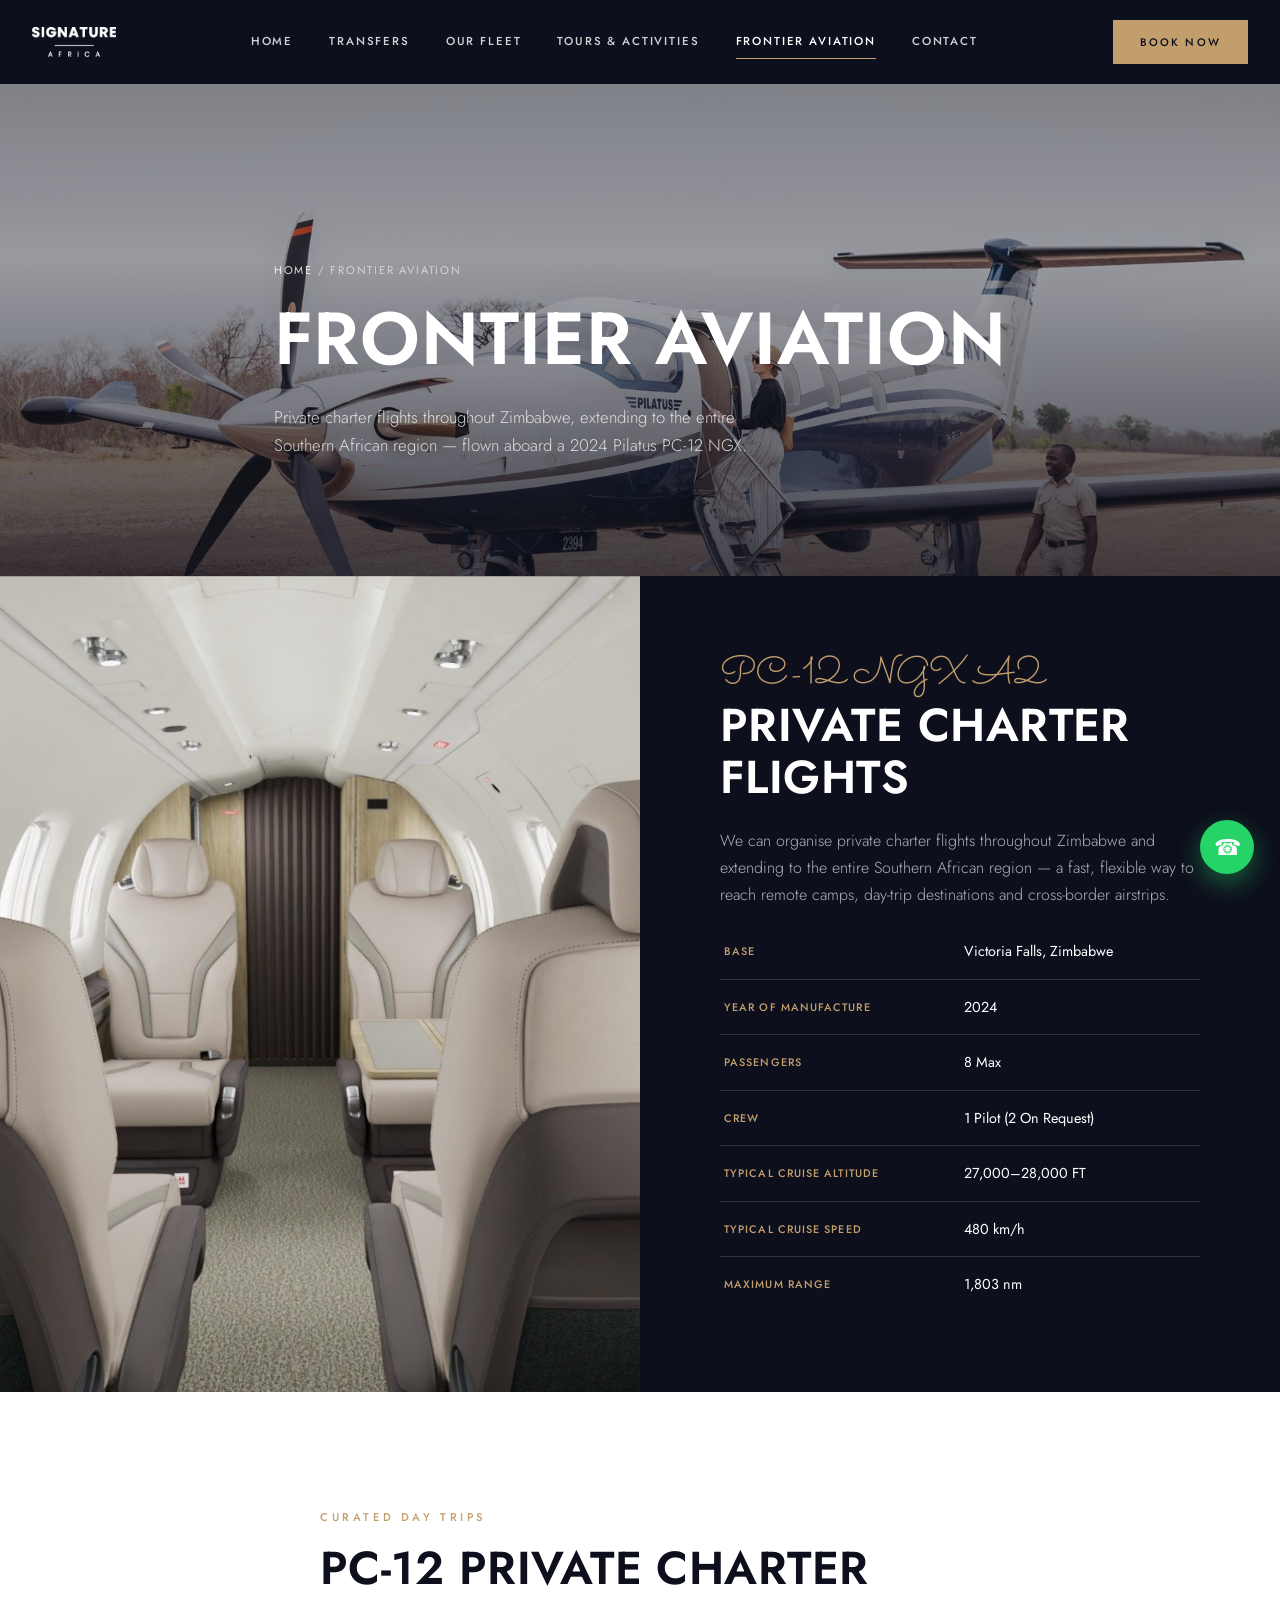
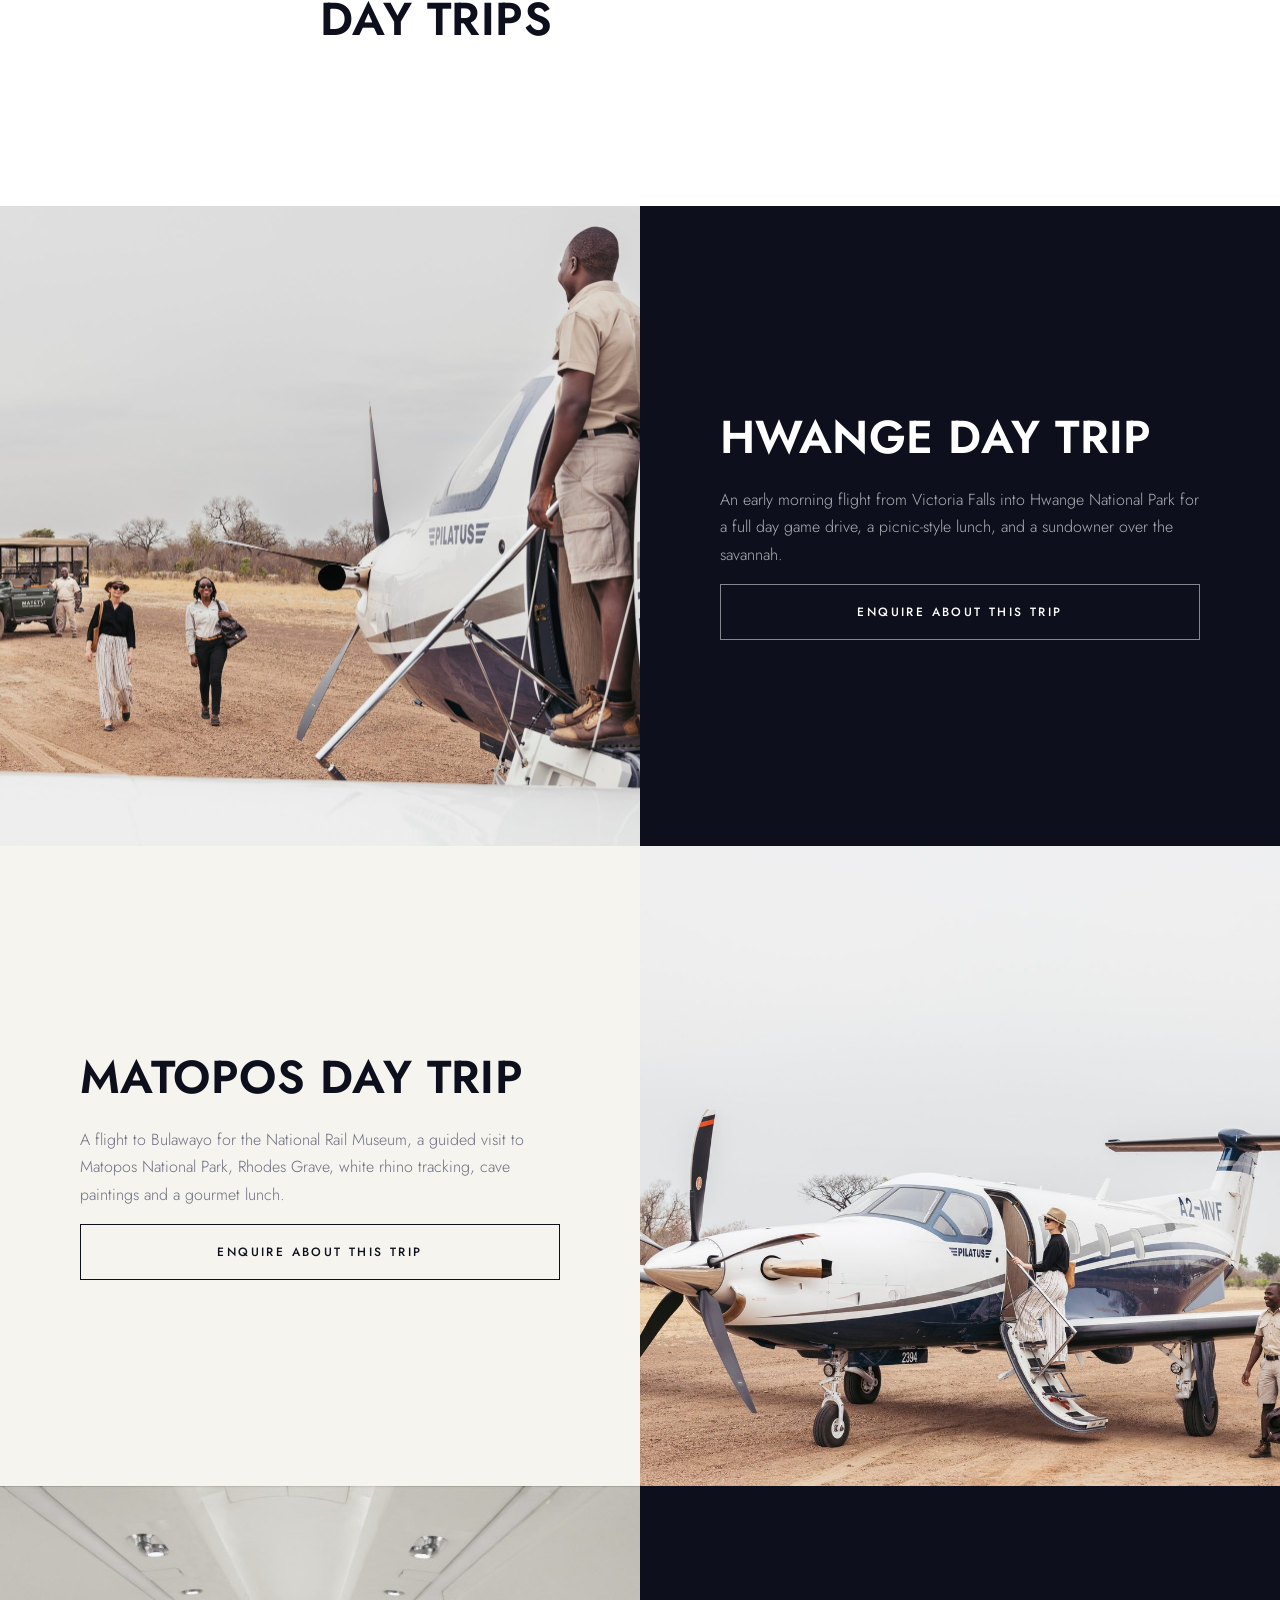
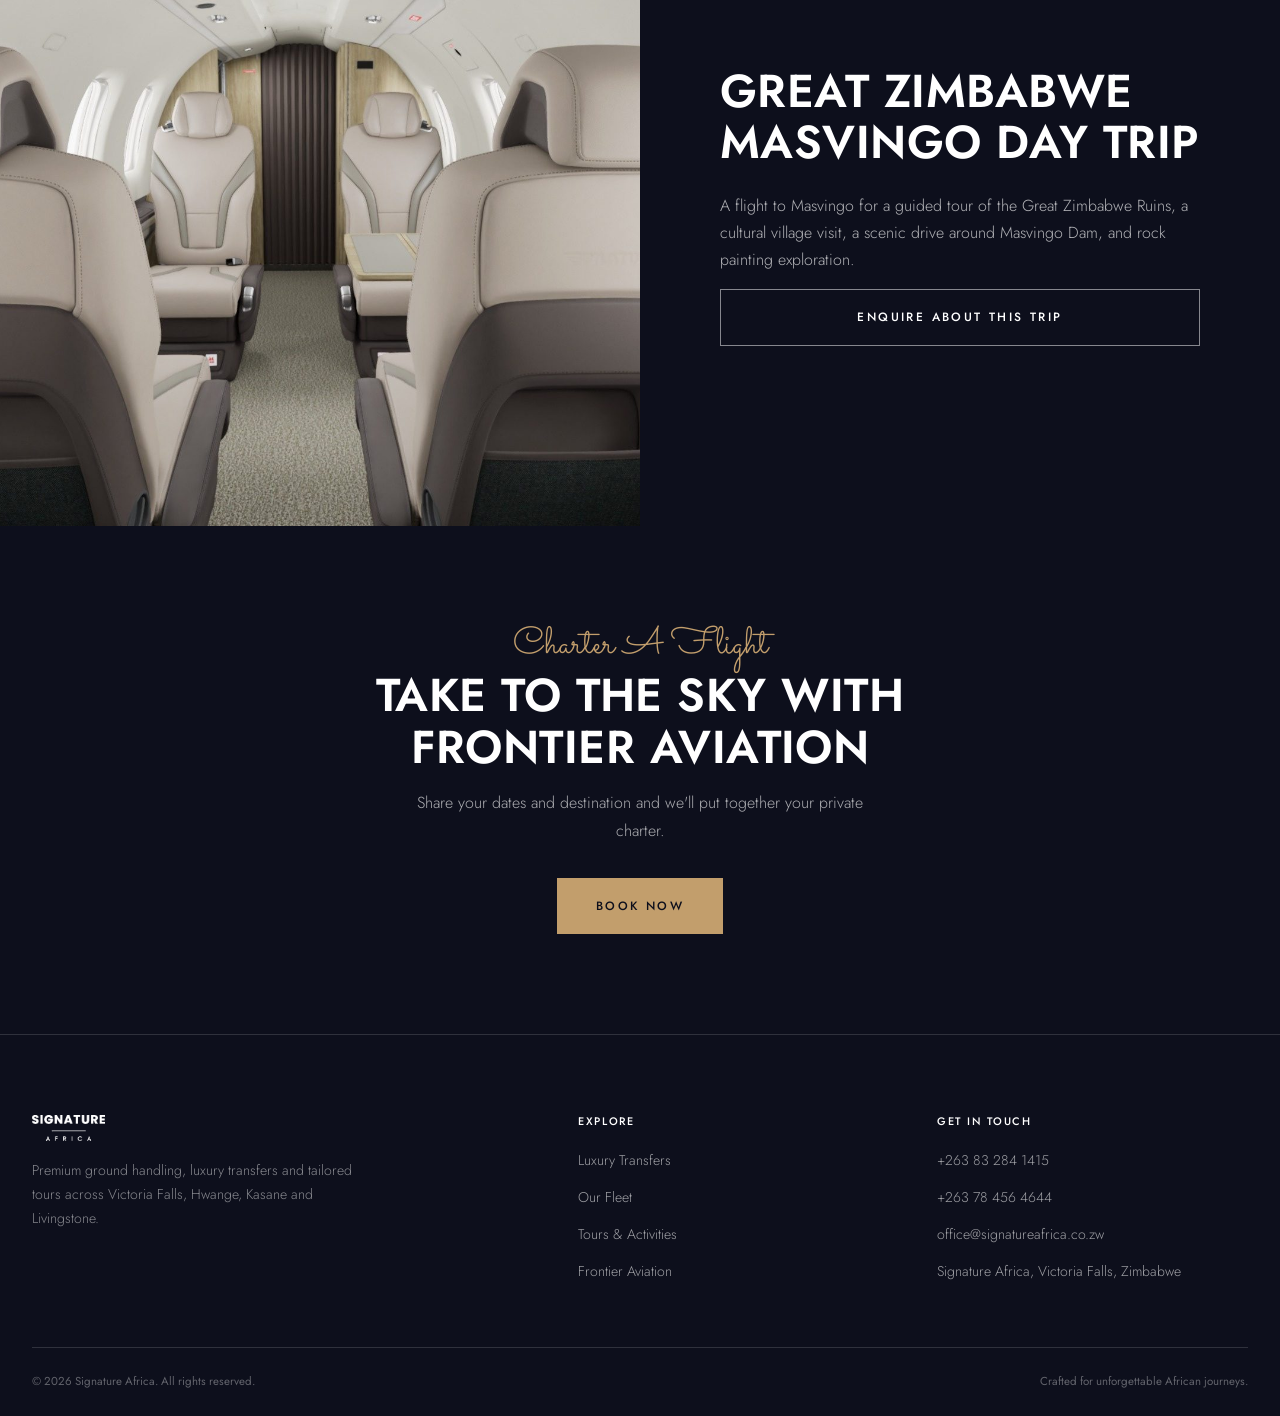
==== aviation.html @ b72a95c8 "Initial site: Signature Africa website + content editor" ====
<!doctype html>
<html lang="en">
<head>
<meta charset="UTF-8">
<meta name="viewport" content="width=device-width, initial-scale=1.0">
<title>Frontier Aviation | PC-12 Private Charters | Signature Africa</title>
<meta name="description" content="Private Pilatus PC-12 charter flights and curated day trips to Hwange, Matopos and Great Zimbabwe.">
<link rel="canonical" href="https://signatureafrica.co.zw/aviation.html">
<meta property="og:title" content="Frontier Aviation | PC-12 Private Charters | Signature Africa">
<meta property="og:description" content="Private Pilatus PC-12 charter flights and curated day trips to Hwange, Matopos and Great Zimbabwe.">
<meta property="og:type" content="website">
<meta property="og:image" content="https://signatureafrica.co.zw/assets/img/hero-falls-rainbow.jpg">
<meta name="theme-color" content="#0d0f1c">
<link rel="icon" href="assets/img/favicon.png" type="image/png">
<link rel="preconnect" href="https://fonts.googleapis.com">
<link rel="preconnect" href="https://fonts.gstatic.com" crossorigin>
<link href="https://fonts.googleapis.com/css2?family=Sacramento&family=Jost:wght@300;400;500;600;700&display=swap" rel="stylesheet">
<link rel="stylesheet" href="assets/css/style.css">
</head>
<body>
<header class="site-header">
  <div class="container">
    <a href="index.html" class="logo">
      <img src="assets/img/logo-white.png" alt="Signature Africa">
    </a>
    <nav class="nav-links">
      <a href="index.html" class="">Home</a>
<a href="transfers.html" class="">Transfers</a>
<a href="fleet.html" class="">Our Fleet</a>
<a href="tours.html" class="">Tours & Activities</a>
<a href="aviation.html" class="active">Frontier Aviation</a>
<a href="contact.html" class="">Contact</a>

    </nav>
    <div class="nav-cta">
      <a href="#" class="btn btn-gold js-book-btn">Book Now</a>
    </div>
    <button class="nav-toggle" aria-label="Toggle menu">
      <span></span><span></span><span></span>
    </button>
  </div>
</header>

<section class="hero hero--page" style="background-image:url('assets/img/aviation-pc12-boarding.jpg');">
  <div class="container">
    <div class="breadcrumb"><a href="index.html">Home</a> / Frontier Aviation</div>
    <h1 data-key="aviation.hero_heading">Frontier Aviation</h1>
    <p class="lead" data-key="aviation.hero_text">Private charter flights throughout Zimbabwe, extending to the entire Southern African region — flown aboard a 2024 Pilatus PC-12 NGX.</p>
  </div>
</section>

<section class="split" data-reveal>
  <div class="split-media">
    <img src="assets/img/aviation-interior.jpg" data-img-key="aviation.intro_image" alt="Pilatus PC-12 interior">
  </div>
  <div class="split-copy">
    <span class="script" data-key="aviation.intro_script">PC-12 NGX A2</span>
    <h2 data-key="aviation.intro_heading">Private Charter Flights</h2>
    <p data-key="aviation.intro_text">We can organise private charter flights throughout Zimbabwe and extending to the entire Southern African region — a fast, flexible way to reach remote camps, day-trip destinations and cross-border airstrips.</p>
    <table class="specs"><tr><td>Base</td><td data-key="aviation.spec_base">Victoria Falls, Zimbabwe</td></tr>
<tr><td>Year Of Manufacture</td><td data-key="aviation.spec_year">2024</td></tr>
<tr><td>Passengers</td><td data-key="aviation.spec_pax">8 Max</td></tr>
<tr><td>Crew</td><td data-key="aviation.spec_crew">1 Pilot (2 On Request)</td></tr>
<tr><td>Typical Cruise Altitude</td><td data-key="aviation.spec_alt">27,000–28,000 FT</td></tr>
<tr><td>Typical Cruise Speed</td><td data-key="aviation.spec_speed">480 km/h</td></tr>
<tr><td>Maximum Range</td><td data-key="aviation.spec_range">1,803 nm</td></tr>
</table>
  </div>
</section>

<section class="section" data-reveal>
  <div class="container">
    <div class="section-head">
      <span class="eyebrow">Curated Day Trips</span>
      <h2>PC-12 Private Charter Day Trips</h2>
    </div>
  </div>
</section>

<section class="split" data-reveal>
  <div class="split-media">
    <img src="assets/img/aviation-daytrip.jpg" data-img-key="aviation.d1_image" alt="Hwange Day Trip">
  </div>
  <div class="split-copy">
    <h2 data-key="aviation.d1_name">Hwange Day Trip</h2>
    <p data-key="aviation.d1_text">An early morning flight from Victoria Falls into Hwange National Park for a full day game drive, a picnic-style lunch, and a sundowner over the savannah.</p>
    <a href="#" class="btn btn-outline-light js-book-btn">Enquire About This Trip</a>
  </div>
</section>
<section class="split reverse light" data-reveal>
  <div class="split-media">
    <img src="assets/img/aviation-pc12-boarding.jpg" data-img-key="aviation.d2_image" alt="Matopos Day Trip">
  </div>
  <div class="split-copy">
    <h2 data-key="aviation.d2_name">Matopos Day Trip</h2>
    <p data-key="aviation.d2_text">A flight to Bulawayo for the National Rail Museum, a guided visit to Matopos National Park, Rhodes Grave, white rhino tracking, cave paintings and a gourmet lunch.</p>
    <a href="#" class="btn btn-outline js-book-btn">Enquire About This Trip</a>
  </div>
</section>
<section class="split" data-reveal>
  <div class="split-media">
    <img src="assets/img/aviation-interior.jpg" data-img-key="aviation.d3_image" alt="Great Zimbabwe Masvingo Day Trip">
  </div>
  <div class="split-copy">
    <h2 data-key="aviation.d3_name">Great Zimbabwe Masvingo Day Trip</h2>
    <p data-key="aviation.d3_text">A flight to Masvingo for a guided tour of the Great Zimbabwe Ruins, a cultural village visit, a scenic drive around Masvingo Dam, and rock painting exploration.</p>
    <a href="#" class="btn btn-outline-light js-book-btn">Enquire About This Trip</a>
  </div>
</section>
<section class="cta-band" data-reveal>
  <div class="container">
    <span class="script">Charter A Flight</span>
    <h2>Take To The Sky With Frontier Aviation</h2>
    <p>Share your dates and destination and we'll put together your private charter.</p>
    <a href="#" class="btn btn-gold js-book-btn">Book Now</a>
  </div>
</section>
<footer class="site-footer">
  <div class="container">
    <div class="footer-grid">
      <div class="footer-col">
        <img src="assets/img/logo-white.png" alt="Signature Africa">
        <p data-key="global.footer_blurb">Premium ground handling, luxury transfers and tailored tours across Victoria Falls, Hwange, Kasane and Livingstone.</p>
      </div>
      <div class="footer-col">
        <h4>Explore</h4>
        <ul>
          <li><a href="transfers.html">Luxury Transfers</a></li>
          <li><a href="fleet.html">Our Fleet</a></li>
          <li><a href="tours.html">Tours &amp; Activities</a></li>
          <li><a href="aviation.html">Frontier Aviation</a></li>
        </ul>
      </div>
      <div class="footer-col">
        <h4>Get In Touch</h4>
        <ul>
          <li><a href="tel:+263832841415" data-key="global.phone_office">+263 83 284 1415</a></li>
          <li><a href="tel:+263784564644" data-key="global.phone_cell">+263 78 456 4644</a></li>
          <li><a href="mailto:office@signatureafrica.co.zw" data-key="global.email">office@signatureafrica.co.zw</a></li>
          <li><a href="contact.html" data-key="global.address">Signature Africa, Victoria Falls, Zimbabwe</a></li>
        </ul>
      </div>
    </div>
    <div class="footer-bottom">
      <span>&copy; <span id="year"></span> Signature Africa. All rights reserved.</span>
      <span>Crafted for unforgettable African journeys.</span>
    </div>
  </div>
</footer>
<a href="https://wa.me/263784564644" class="wa-float" target="_blank" rel="noopener" aria-label="Chat on WhatsApp">&#9742;</a>
<script src="assets/js/content.js"></script>
<script src="assets/js/main.js"></script>
</body>
</html>
---- assets/css/style.css ----
/* Signature Africa — brand stylesheet (simplified, editorial) */

:root{
  --navy:#0d0f1c;
  --navy-2:#161a30;
  --gold:#c29e6c;
  --cream:#f6f4ef;
  --white:#ffffff;
  --ink:#15172a;
  --ink-soft:#6b6e7f;
  --line:rgba(21,23,42,0.10);
  --line-light:rgba(255,255,255,0.14);
  --maxw:1280px;
  --script:'Sacramento',cursive;
  --sans:'Jost',-apple-system,BlinkMacSystemFont,'Segoe UI',sans-serif;
}

*,*::before,*::after{box-sizing:border-box;}
html{scroll-behavior:smooth;}
body{
  margin:0;
  font-family:var(--sans);
  color:var(--ink);
  background:var(--white);
  -webkit-font-smoothing:antialiased;
  font-size:16px;
  line-height:1.7;
}
img{max-width:100%;display:block;}
a{color:inherit;text-decoration:none;}
ul{list-style:none;margin:0;padding:0;}
h1,h2,h3,h4{
  font-family:var(--sans);
  font-weight:600;
  line-height:1.12;
  margin:0 0 .5em;
  color:var(--navy);
  letter-spacing:.01em;
  text-transform:uppercase;
}
h1{font-size:clamp(2.6rem,6vw,4.6rem);font-weight:600;letter-spacing:.01em;}
h2{font-size:clamp(1.9rem,3.6vw,3rem);}
h3{font-size:1.2rem;letter-spacing:.04em;}
p{margin:0 0 1em;color:var(--ink-soft);font-weight:300;}
.container{max-width:var(--maxw);margin:0 auto;padding:0 32px;}
.script{
  font-family:var(--script);
  text-transform:none;
  font-size:2.4rem;
  color:var(--gold);
  display:block;
  line-height:1;
  margin-bottom:6px;
  font-weight:400;
}
.eyebrow{
  display:inline-block;
  font-family:var(--sans);
  text-transform:uppercase;
  letter-spacing:.32em;
  font-size:.7rem;
  font-weight:500;
  color:var(--gold);
  margin-bottom:16px;
}
.section{padding:110px 0;}
.section--tight{padding:70px 0;}
.section--cream{background:var(--cream);}
.section--navy{background:var(--navy);color:var(--white);}
.section--navy h1,.section--navy h2,.section--navy h3{color:var(--white);}
.section--navy p{color:rgba(255,255,255,.66);}
.center{text-align:center;}
.section-head{max-width:640px;margin:0 auto 50px;}

/* Buttons */
.btn{
  display:inline-flex;align-items:center;justify-content:center;gap:10px;
  padding:17px 38px;
  font-family:var(--sans);
  font-size:.75rem;
  font-weight:500;
  text-transform:uppercase;
  letter-spacing:.2em;
  border:1px solid transparent;
  cursor:pointer;
  transition:all .3s ease;
  white-space:nowrap;
}
.btn-gold{background:var(--gold);color:var(--navy);border-color:var(--gold);}
.btn-gold:hover{background:transparent;color:var(--gold);border-color:var(--gold);}
.btn-outline{background:transparent;color:var(--navy);border-color:var(--navy);}
.btn-outline:hover{background:var(--navy);color:var(--white);}
.btn-outline-light{background:transparent;color:var(--white);border-color:rgba(255,255,255,.5);}
.btn-outline-light:hover{background:var(--white);color:var(--navy);border-color:var(--white);}
.btn-whatsapp{background:#25D366;color:#fff;border-color:#25D366;}
.btn-whatsapp:hover{opacity:.88;}

/* Header */
.site-header{
  position:fixed;top:0;left:0;right:0;z-index:1000;
  background:var(--navy);
  padding:20px 0;
  transition:padding .3s ease;
}
.site-header .container{display:flex;align-items:center;justify-content:space-between;}
.site-header.is-light{padding:12px 0;box-shadow:0 4px 24px rgba(0,0,0,.25);}
.logo img{height:30px;width:auto;}
.nav-links{display:flex;align-items:center;gap:36px;}
.nav-links a{
  font-size:.72rem;
  font-weight:500;
  text-transform:uppercase;
  letter-spacing:.16em;
  color:rgba(255,255,255,.82);
  padding:6px 0;
  border-bottom:1px solid transparent;
  transition:all .25s ease;
}
.nav-links a:hover,.nav-links a.active{color:var(--white);border-color:var(--gold);}
.nav-cta .btn{padding:12px 26px;font-size:.68rem;}

.nav-toggle{
  display:none;
  width:24px;height:18px;position:relative;background:none;border:0;cursor:pointer;z-index:1100;
}
.nav-toggle span{
  position:absolute;left:0;right:0;height:1px;background:var(--white);transition:all .3s ease;
}
.nav-toggle span:nth-child(1){top:0;}
.nav-toggle span:nth-child(2){top:8px;}
.nav-toggle span:nth-child(3){top:16px;}
.nav-open .nav-toggle span:nth-child(1){transform:translateY(8px) rotate(45deg);}
.nav-open .nav-toggle span:nth-child(2){opacity:0;}
.nav-open .nav-toggle span:nth-child(3){transform:translateY(-8px) rotate(-45deg);}

/* Hero */
.hero{
  position:relative;min-height:100vh;display:flex;align-items:center;
  color:var(--white);background-size:cover;background-position:center;
  padding:120px 0 100px;
}
.hero::before{
  content:"";position:absolute;inset:0;
  background:linear-gradient(180deg,rgba(13,15,28,.55) 0%,rgba(13,15,28,.35) 45%,rgba(13,15,28,.75) 100%);
}
.hero .container{position:relative;z-index:2;max-width:840px;}
.hero h1{color:var(--white);margin-bottom:22px;}
.hero p.lead{color:rgba(255,255,255,.78);max-width:520px;font-size:1.05rem;margin-bottom:36px;font-weight:300;}

.hero--page{min-height:64vh;align-items:flex-end;padding-bottom:80px;}

.breadcrumb{font-size:.7rem;text-transform:uppercase;letter-spacing:.16em;color:rgba(255,255,255,.6);margin-bottom:18px;}
.breadcrumb a{color:rgba(255,255,255,.85);}
.breadcrumb a:hover{color:var(--gold);}

/* Simple offer list (replaces card grids) */
.offer-list{border-top:1px solid var(--line);}
.offer-row{
  display:grid;grid-template-columns:60px 1fr auto;align-items:center;gap:28px;
  padding:34px 0;border-bottom:1px solid var(--line);
  transition:background .25s ease;
}
.offer-row:hover{background:rgba(194,158,108,.06);}
.offer-num{font-family:var(--sans);color:var(--gold);font-size:.85rem;letter-spacing:.08em;}
.offer-text h3{margin-bottom:6px;}
.offer-text p{margin-bottom:0;max-width:560px;}
.offer-arrow{font-size:1.3rem;color:var(--navy);transition:transform .25s ease;}
.offer-row:hover .offer-arrow{transform:translateX(6px);color:var(--gold);}

/* Split (alternating full-bleed feature) */
.split{display:grid;grid-template-columns:1fr 1fr;min-height:640px;}
.split-media{position:relative;overflow:hidden;min-height:420px;}
.split-media img{width:100%;height:100%;object-fit:cover;position:absolute;inset:0;}
.split-copy{
  display:flex;flex-direction:column;justify-content:center;
  padding:80px;background:var(--navy);color:var(--white);
}
.split-copy h2{color:var(--white);}
.split-copy p{color:rgba(255,255,255,.68);}
.split.light .split-copy{background:var(--cream);color:var(--ink);}
.split.light .split-copy h2{color:var(--navy);}
.split.light .split-copy p{color:var(--ink-soft);}
.split.reverse{direction:rtl;}
.split.reverse .split-copy,.split.reverse .split-media{direction:ltr;}

/* Simple two-col intro */
.intro-split{display:grid;grid-template-columns:.9fr 1.1fr;gap:72px;align-items:center;}
.intro-split .script{margin-bottom:2px;}

/* Contact */
.contact-grid{display:grid;grid-template-columns:1fr 1fr;gap:0;}
.contact-info{padding:90px 80px;background:var(--navy);color:var(--white);}
.contact-info h2{color:var(--white);}
.contact-row{padding:20px 0;border-top:1px solid var(--line-light);}
.contact-row:first-of-type{border-top:none;}
.contact-row span.label{display:block;font-size:.68rem;text-transform:uppercase;letter-spacing:.16em;color:var(--gold);margin-bottom:6px;}
.contact-row a,.contact-row div.value{color:var(--white);font-size:1.05rem;font-weight:300;}
.contact-row a:hover{color:var(--gold);}
.map-frame{width:100%;height:100%;min-height:420px;border:0;filter:grayscale(30%) contrast(1.05);}

/* CTA band */
.cta-band{
  background:var(--navy);
  position:relative;
  padding:100px 0;color:var(--white);text-align:center;
}
.cta-band h2{color:var(--white);max-width:600px;margin:0 auto 16px;}
.cta-band p{max-width:460px;margin:0 auto 34px;color:rgba(255,255,255,.65);}

/* Vehicle / itinerary meta */
.meta-row{display:flex;gap:22px;margin-bottom:20px;flex-wrap:wrap;}
.meta-row span{
  font-size:.68rem;text-transform:uppercase;letter-spacing:.14em;color:var(--gold);font-weight:500;
}
.split.light .meta-row span{color:var(--gold);}

/* Specs list (aviation) */
.specs{width:100%;border-collapse:collapse;}
.specs tr{border-bottom:1px solid var(--line-light);}
.split.light .specs tr{border-bottom:1px solid var(--line);}
.specs tr:last-child{border-bottom:none;}
.specs td{padding:15px 4px;font-size:.9rem;font-weight:300;}
.specs td:first-child{color:var(--gold);text-transform:uppercase;letter-spacing:.1em;font-size:.68rem;font-weight:500;width:50%;}
.specs td:last-child{font-weight:400;}

/* Simple stacked list (itineraries, activities) */
.plain-list li{
  padding:16px 0;border-top:1px solid var(--line-light);font-weight:300;
}
.split.light .plain-list li{border-top:1px solid var(--line);}
.plain-list li:first-child{border-top:none;}
.plain-list li strong{
  display:block;font-family:var(--sans);text-transform:uppercase;letter-spacing:.08em;font-size:.85rem;
  font-weight:500;color:var(--white);margin-bottom:4px;
}
.split.light .plain-list li strong{color:var(--navy);}

.tag-row{display:flex;flex-wrap:wrap;gap:10px 28px;}
.tag-row span{font-size:.9rem;color:rgba(255,255,255,.75);font-weight:300;position:relative;padding-left:16px;}
.split.light .tag-row span{color:var(--ink-soft);}
.tag-row span::before{content:"";position:absolute;left:0;top:9px;width:6px;height:1px;background:var(--gold);}

/* Footer */
.site-footer{background:var(--navy);color:rgba(255,255,255,.6);padding:80px 0 0;border-top:1px solid var(--line-light);}
.footer-grid{display:grid;grid-template-columns:1.6fr 1fr 1fr;gap:48px;padding-bottom:50px;}
.footer-grid img{height:26px;margin-bottom:18px;}
.footer-grid p{color:rgba(255,255,255,.5);font-size:.88rem;font-weight:300;max-width:320px;}
.footer-col h4{color:var(--white);font-family:var(--sans);text-transform:uppercase;letter-spacing:.16em;font-size:.68rem;font-weight:500;margin-bottom:22px;}
.footer-col li{margin-bottom:13px;font-size:.88rem;font-weight:300;}
.footer-col a{color:rgba(255,255,255,.6);transition:color .2s ease;}
.footer-col a:hover{color:var(--gold);}
.footer-bottom{display:flex;justify-content:space-between;align-items:center;padding:24px 0;font-size:.72rem;color:rgba(255,255,255,.35);flex-wrap:wrap;gap:10px;border-top:1px solid var(--line-light);}

/* Whatsapp float */
.wa-float{
  position:fixed;bottom:26px;right:26px;z-index:900;
  background:#25D366;color:#fff;width:54px;height:54px;border-radius:50%;
  display:flex;align-items:center;justify-content:center;box-shadow:0 10px 26px rgba(37,211,102,.4);
  font-size:1.4rem;transition:transform .25s ease;
}
.wa-float:hover{transform:scale(1.08);}

/* Reveal on scroll */
[data-reveal]{opacity:0;transform:translateY(24px);transition:opacity .7s ease,transform .7s ease;}
[data-reveal].is-visible{opacity:1;transform:translateY(0);}

/* Responsive */
@media (max-width:980px){
  .split{grid-template-columns:1fr;min-height:auto;}
  .split-media{min-height:340px;}
  .split-copy{padding:56px 32px;}
  .intro-split{grid-template-columns:1fr;gap:36px;}
  .contact-grid{grid-template-columns:1fr;}
  .contact-info{padding:64px 32px;}
  .footer-grid{grid-template-columns:1fr 1fr;row-gap:36px;}
  .offer-row{grid-template-columns:40px 1fr auto;}
}
@media (max-width:760px){
  .nav-links,.nav-cta{display:none;}
  .nav-toggle{display:block;}
  .nav-open .nav-links{
    display:flex;position:fixed;inset:0;top:64px;background:var(--navy);flex-direction:column;
    justify-content:center;align-items:center;gap:28px;z-index:1050;
  }
  .nav-open .nav-links a{color:var(--white);font-size:.95rem;}
  .nav-open .nav-cta{
    position:fixed;bottom:56px;left:0;right:0;display:flex;justify-content:center;z-index:1060;
  }
  .nav-open .nav-cta .btn{display:inline-flex;}
  .section{padding:70px 0;}
  .hero{padding:110px 0 60px;}
  .footer-grid{grid-template-columns:1fr;}
  .footer-bottom{flex-direction:column;text-align:center;}
  .offer-row{grid-template-columns:1fr;gap:8px;}
  .offer-arrow{display:none;}
}
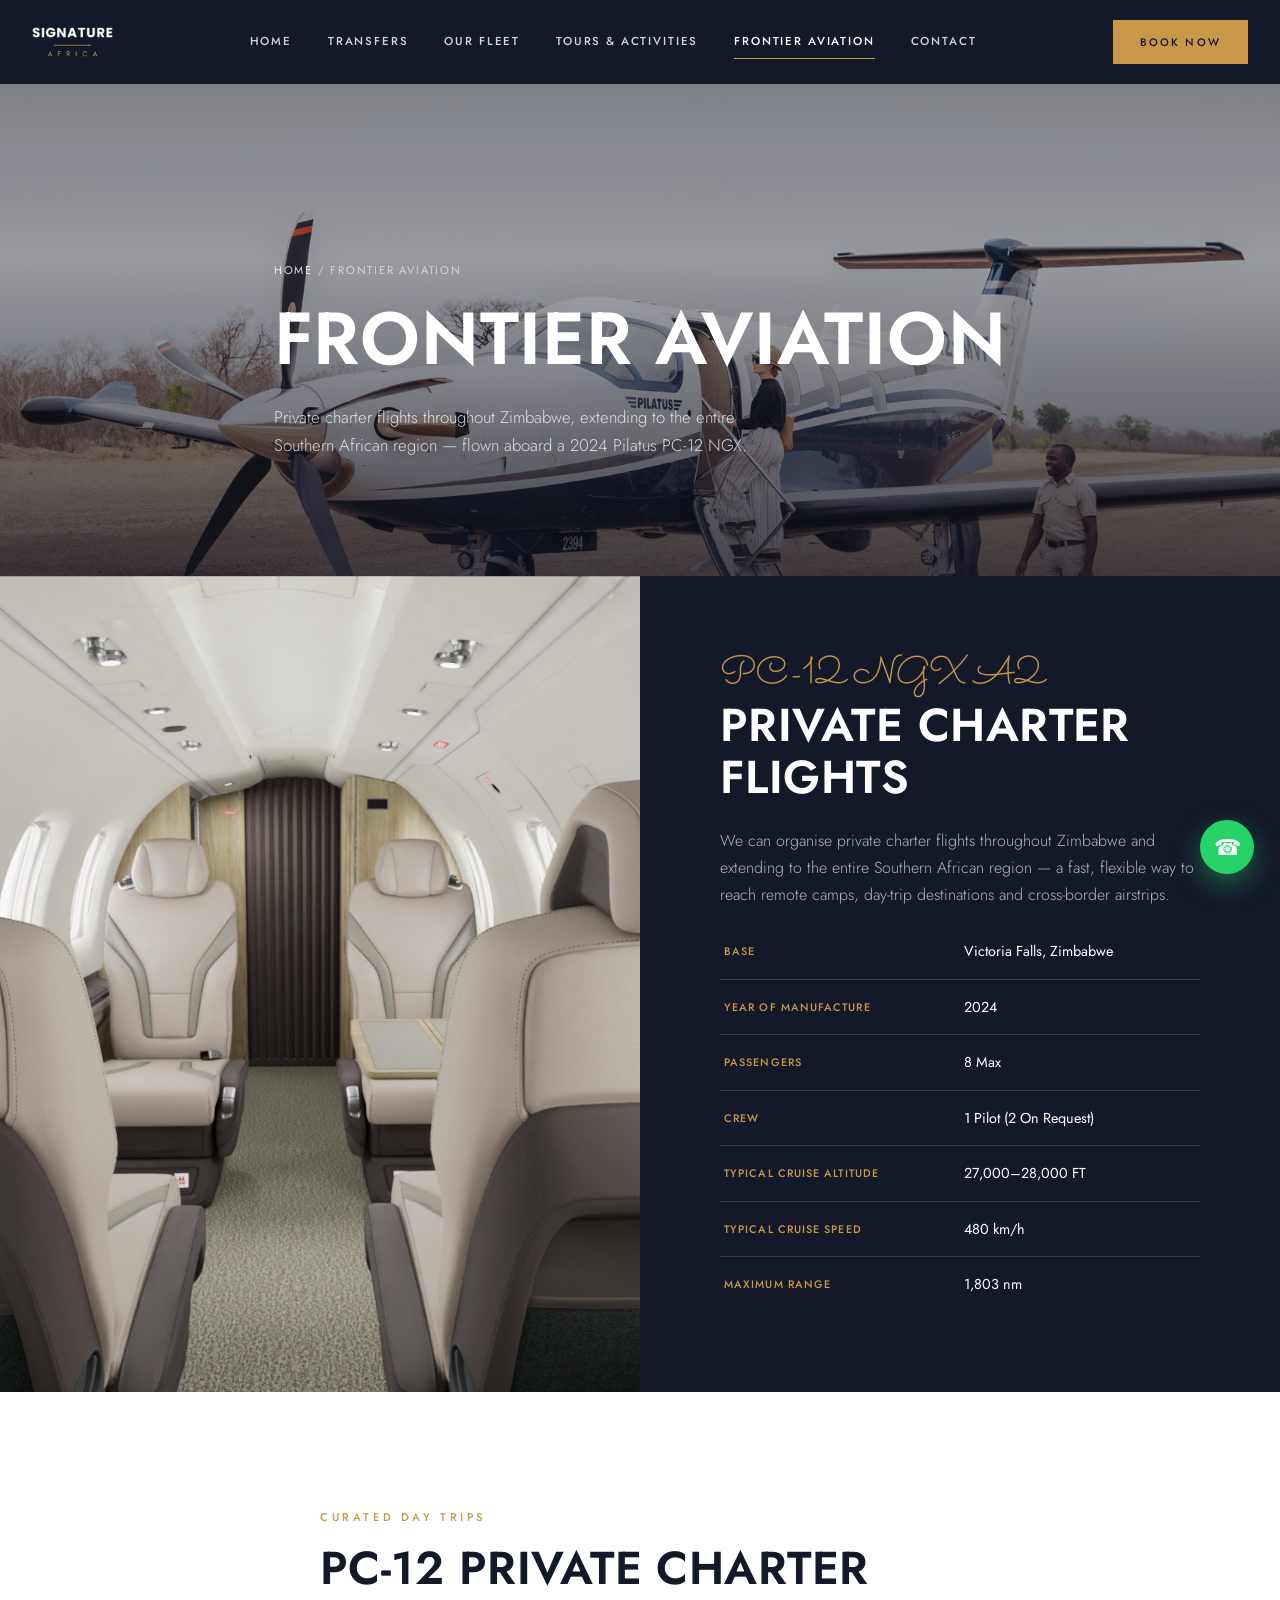
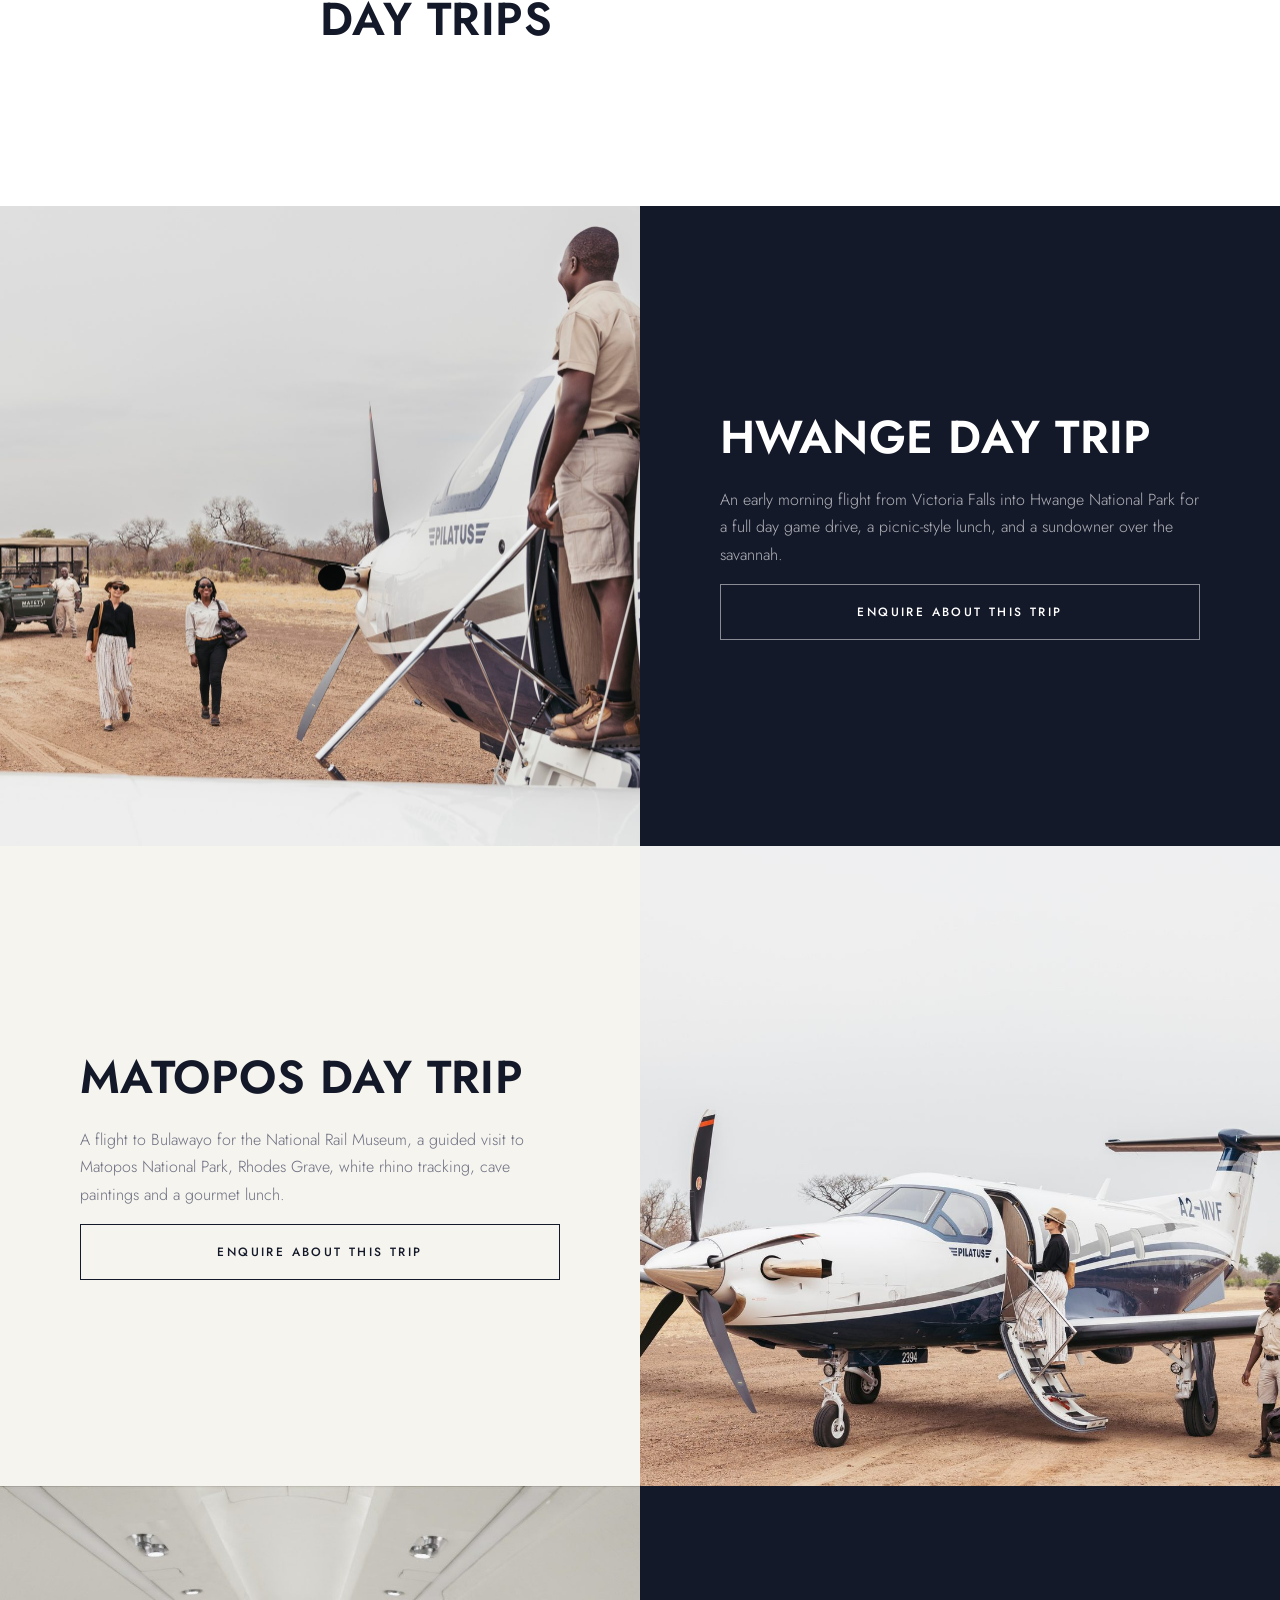
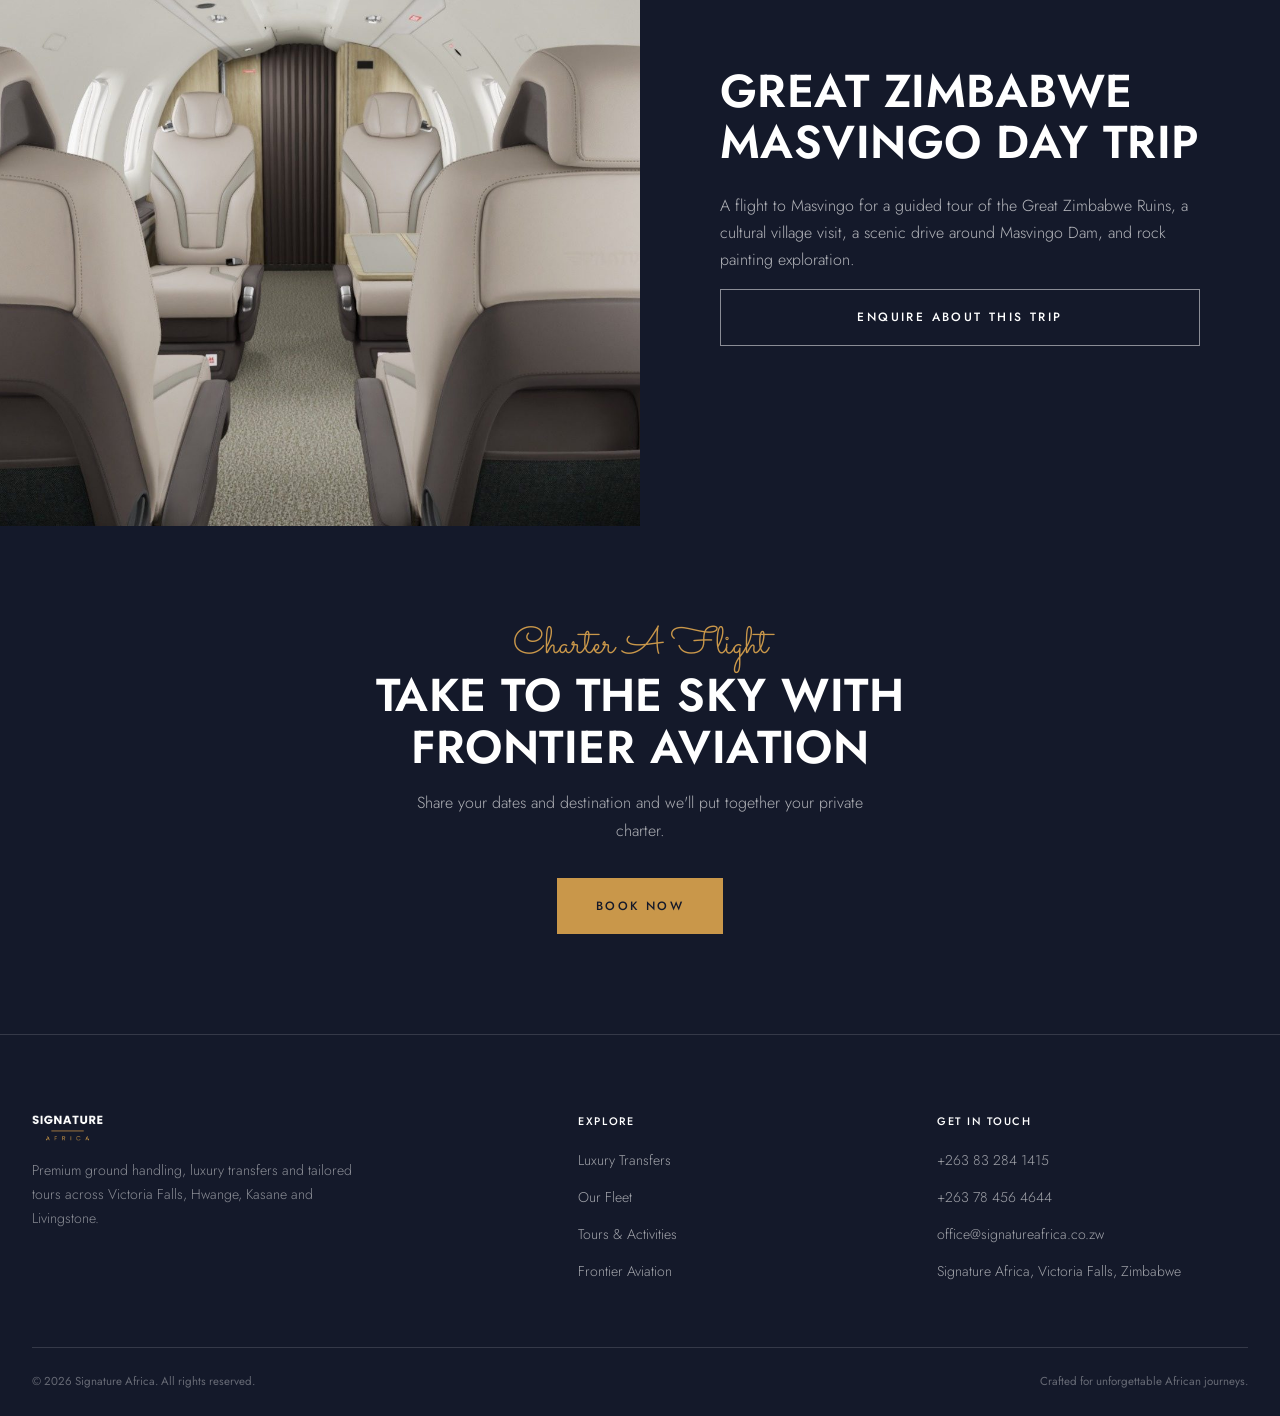
==== commit 0a650602: "Match site colors and logo to approved brand refresh (navy #14192A, gold #C9974A)" ====
--- a/aviation.html
+++ b/aviation.html
@@ -10,7 +10,7 @@
 <meta property="og:description" content="Private Pilatus PC-12 charter flights and curated day trips to Hwange, Matopos and Great Zimbabwe.">
 <meta property="og:type" content="website">
 <meta property="og:image" content="https://signatureafrica.co.zw/assets/img/hero-falls-rainbow.jpg">
-<meta name="theme-color" content="#0d0f1c">
+<meta name="theme-color" content="#14192A">
 <link rel="icon" href="assets/img/favicon.png" type="image/png">
 <link rel="preconnect" href="https://fonts.googleapis.com">
 <link rel="preconnect" href="https://fonts.gstatic.com" crossorigin>
@@ -150,5 +150,14 @@
 <a href="https://wa.me/263784564644" class="wa-float" target="_blank" rel="noopener" aria-label="Chat on WhatsApp">&#9742;</a>
 <script src="assets/js/content.js"></script>
 <script src="assets/js/main.js"></script>
+<script src="https://identity.netlify.com/v1/netlify-identity-widget.js"></script>
+<script>
+  // Invite/reset-password emails link to the homepage with a token in the
+  // URL hash. Bounce straight to the editor so the widget can pick it up
+  // and show the "set your password" form.
+  if (window.netlifyIdentity && /invite_token=|recovery_token=|confirmation_token=/.test(window.location.hash)) {
+    window.location.replace("/admin/" + window.location.hash);
+  }
+</script>
 </body>
 </html>
--- a/assets/css/style.css
+++ b/assets/css/style.css
@@ -1,9 +1,9 @@
 /* Signature Africa — brand stylesheet (simplified, editorial) */
 
 :root{
-  --navy:#0d0f1c;
-  --navy-2:#161a30;
-  --gold:#c29e6c;
+  --navy:#14192A;
+  --navy-2:#1c2238;
+  --gold:#C9974A;
   --cream:#f6f4ef;
   --white:#ffffff;
   --ink:#15172a;
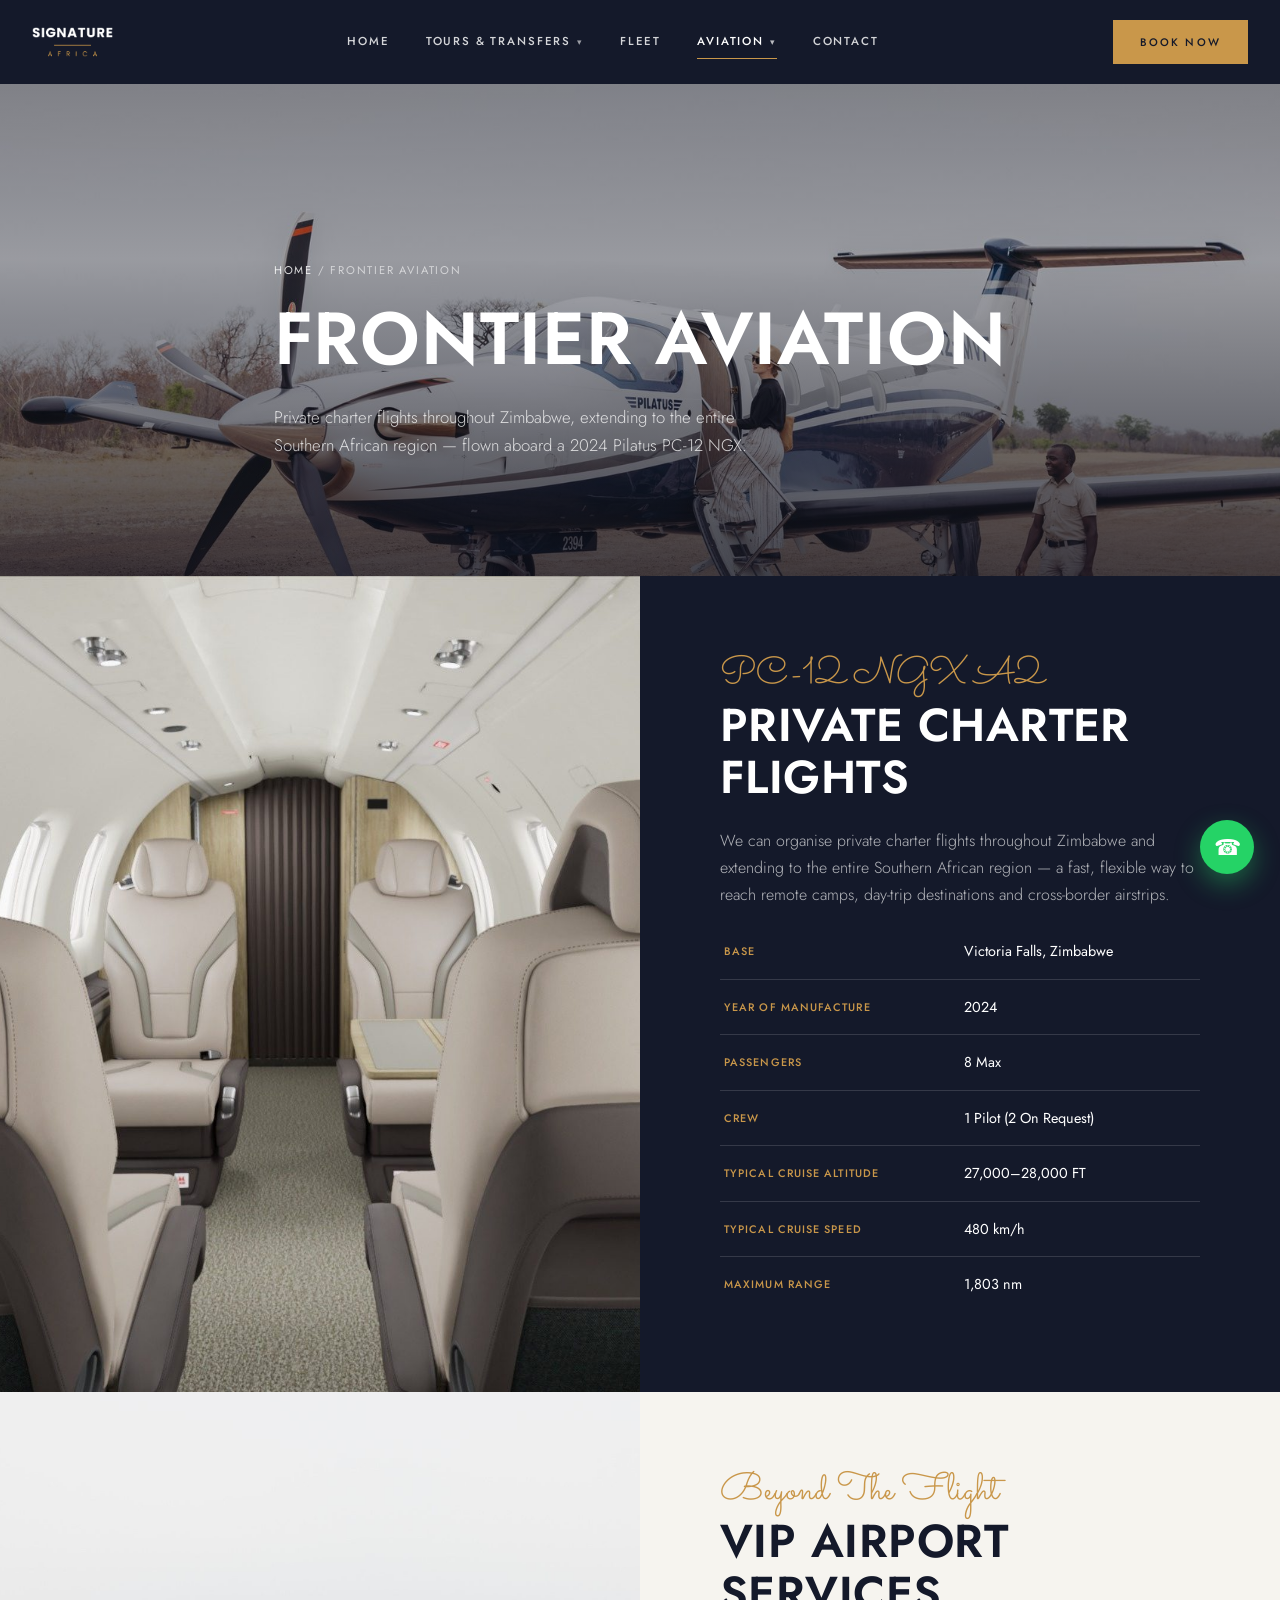
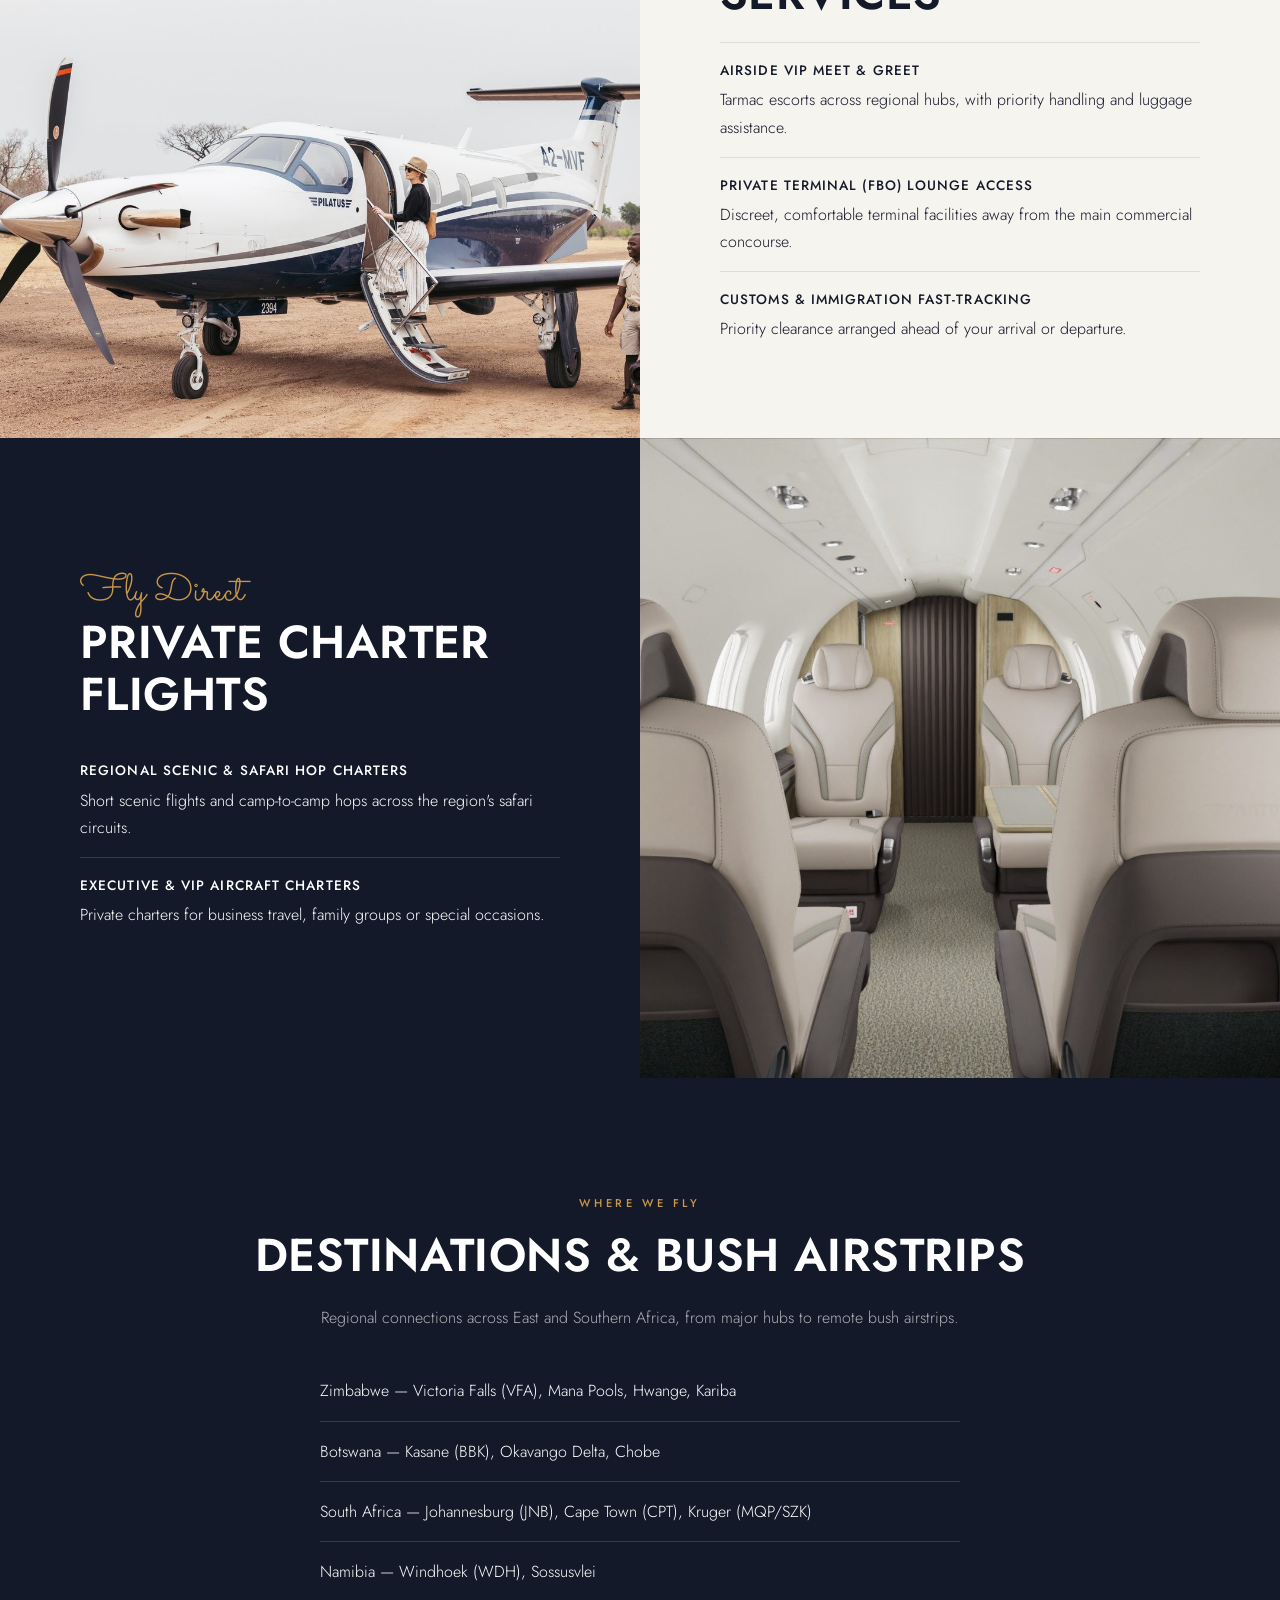
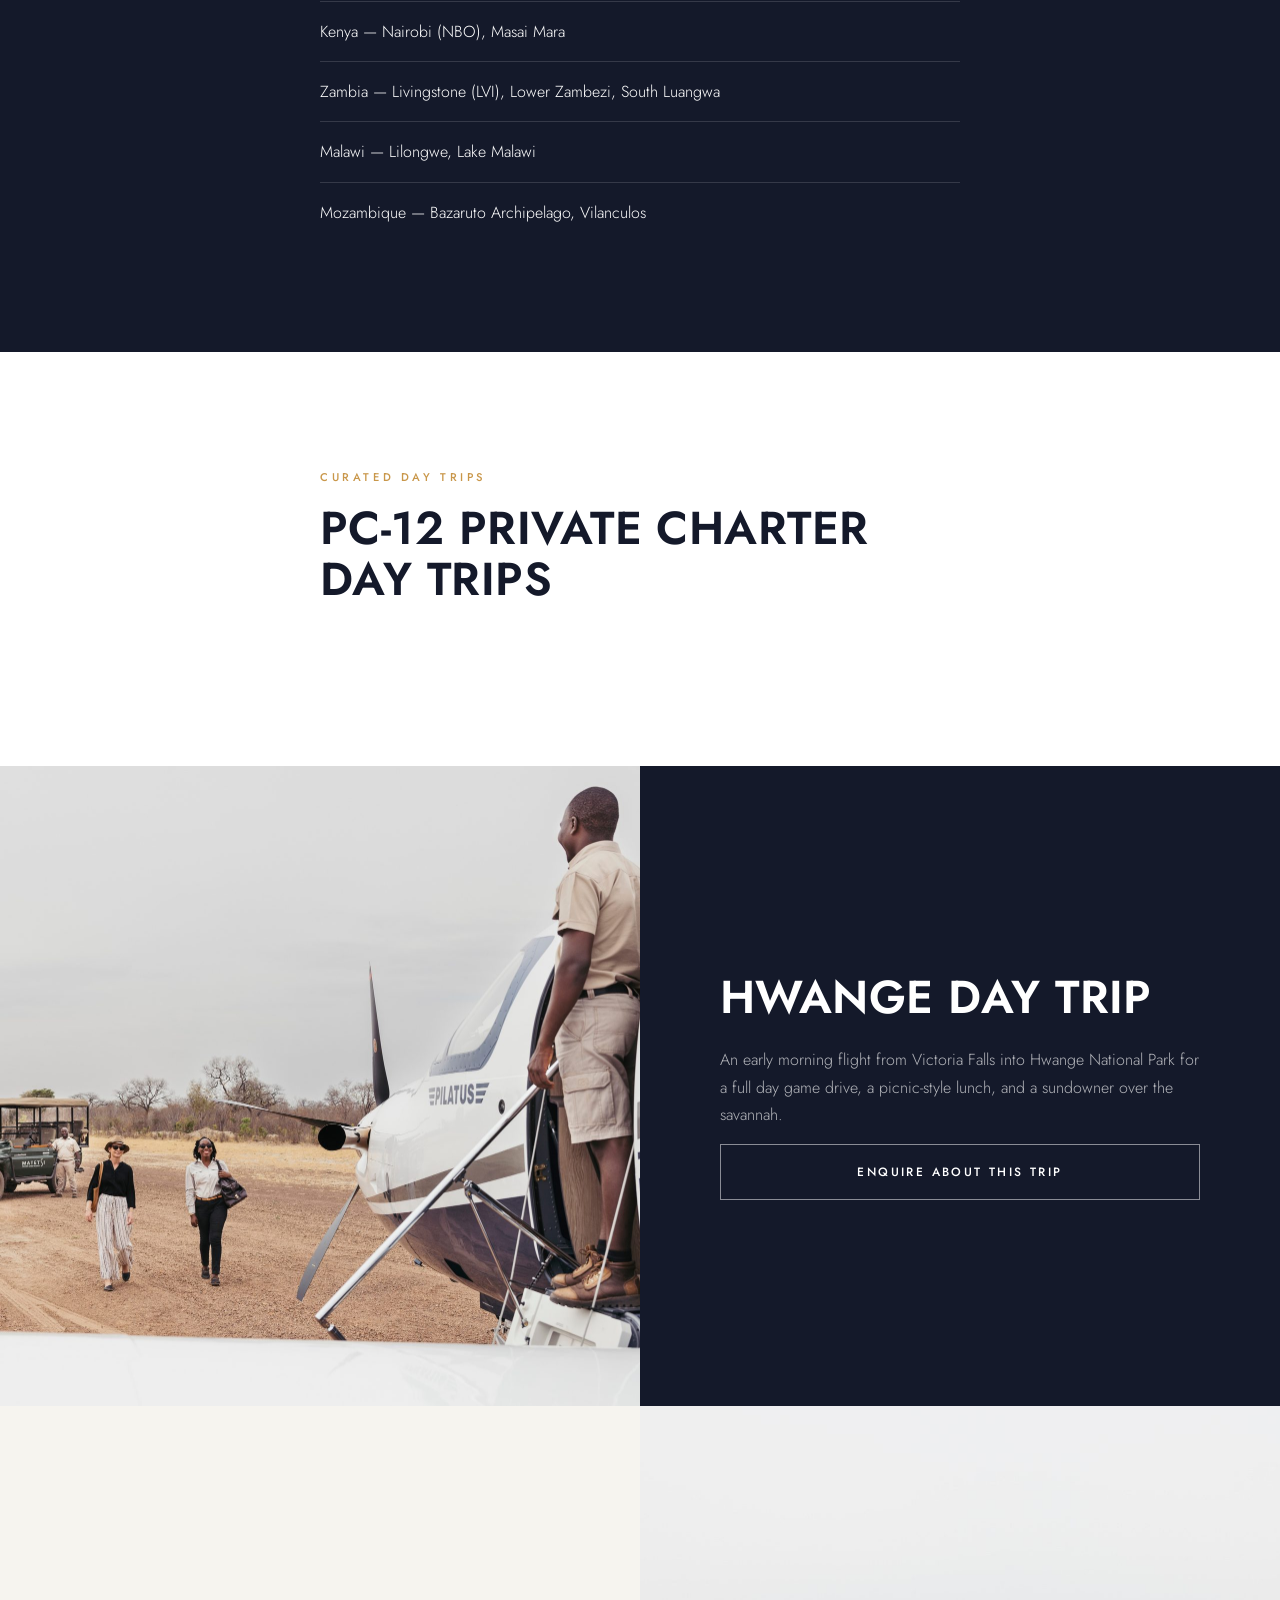
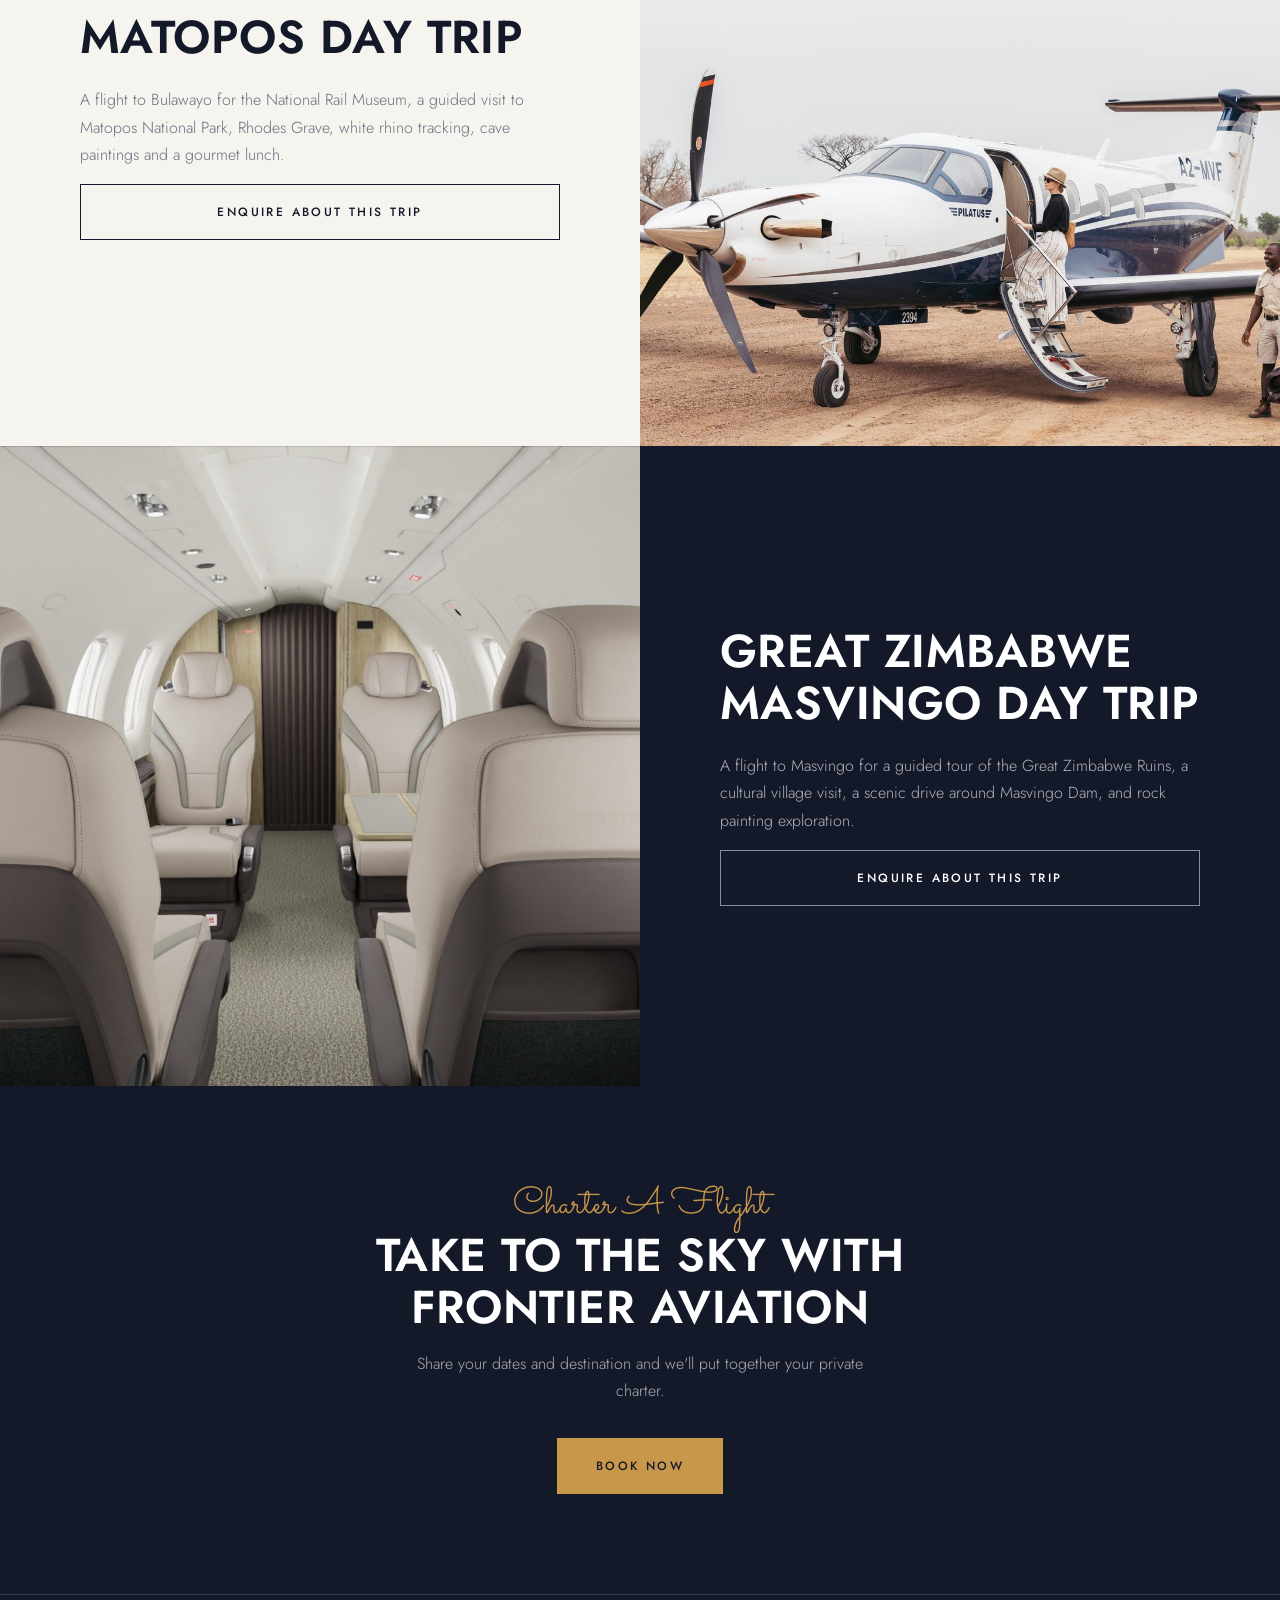
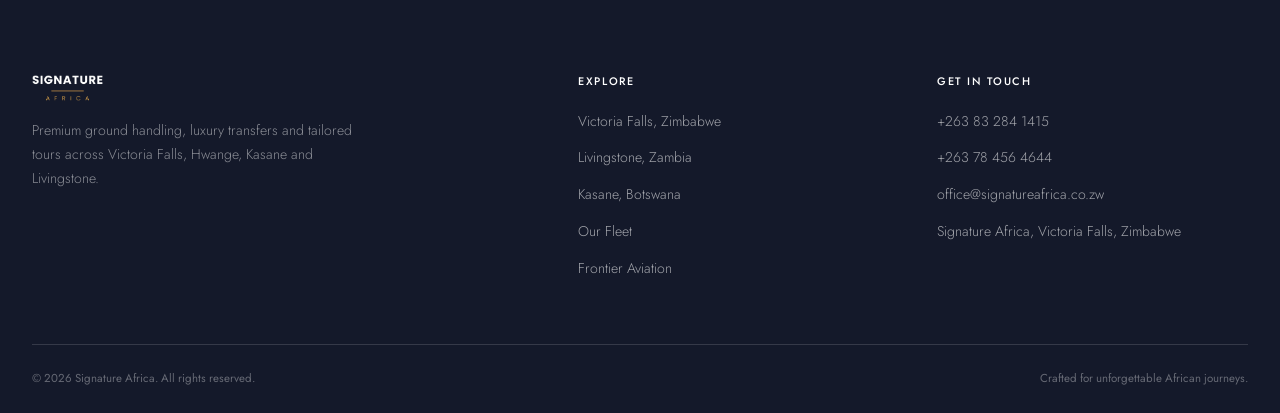
==== commit d955196c: "Major expansion: dropdown nav, Victoria Falls/Livingstone/Kasane region pages, enriched Aviation pag" ====
--- a/aviation.html
+++ b/aviation.html
@@ -25,10 +25,15 @@
     </a>
     <nav class="nav-links">
       <a href="index.html" class="">Home</a>
-<a href="transfers.html" class="">Transfers</a>
-<a href="fleet.html" class="">Our Fleet</a>
-<a href="tours.html" class="">Tours & Activities</a>
-<a href="aviation.html" class="active">Frontier Aviation</a>
+<div class="nav-drop">
+        <a href="victoria-falls.html" class="">Tours &amp; Transfers<span class="nav-caret">&#9662;</span></a>
+        <div class="nav-drop-menu"><a href="victoria-falls.html">Victoria Falls, Zimbabwe</a><a href="livingstone.html">Livingstone, Zambia</a><a href="kasane.html">Kasane, Botswana</a></div>
+      </div>
+<a href="fleet.html" class="">Fleet</a>
+<div class="nav-drop">
+        <a href="aviation.html" class="active">Aviation<span class="nav-caret">&#9662;</span></a>
+        <div class="nav-drop-menu"><a href="aviation.html#vip">VIP Airport Services</a><a href="aviation.html#charters">Private Charter Flights</a><a href="aviation.html#destinations">Destinations</a></div>
+      </div>
 <a href="contact.html" class="">Contact</a>
 
     </nav>
@@ -68,6 +73,53 @@
   </div>
 </section>
 
+<section class="split light" id="vip" data-reveal>
+  <div class="split-media">
+    <img src="assets/img/aviation-pc12-boarding.jpg" data-img-key="aviation.hero_image" alt="VIP airport services">
+  </div>
+  <div class="split-copy">
+    <span class="script" data-key="aviation.vip_script">Beyond The Flight</span>
+    <h2 data-key="aviation.vip_heading">VIP Airport Services</h2>
+    <ul class="plain-list">
+      <li><strong data-key="aviation.vip_i1_name">Airside VIP Meet &amp; Greet</strong><span data-key="aviation.vip_i1_text">Tarmac escorts across regional hubs, with priority handling and luggage assistance.</span></li>
+      <li><strong data-key="aviation.vip_i2_name">Private Terminal (FBO) Lounge Access</strong><span data-key="aviation.vip_i2_text">Discreet, comfortable terminal facilities away from the main commercial concourse.</span></li>
+      <li><strong data-key="aviation.vip_i3_name">Customs &amp; Immigration Fast-Tracking</strong><span data-key="aviation.vip_i3_text">Priority clearance arranged ahead of your arrival or departure.</span></li>
+    </ul>
+  </div>
+</section>
+
+<section class="split reverse" id="charters" data-reveal>
+  <div class="split-media">
+    <img src="assets/img/aviation-interior.jpg" data-img-key="aviation.intro_image" alt="Private charter flights">
+  </div>
+  <div class="split-copy">
+    <span class="script" data-key="aviation.charter_script">Fly Direct</span>
+    <h2 data-key="aviation.charter_heading">Private Charter Flights</h2>
+    <ul class="plain-list">
+      <li><strong data-key="aviation.charter_i1_name">Regional Scenic &amp; Safari Hop Charters</strong><span data-key="aviation.charter_i1_text">Short scenic flights and camp-to-camp hops across the region's safari circuits.</span></li>
+      <li><strong data-key="aviation.charter_i2_name">Executive &amp; VIP Aircraft Charters</strong><span data-key="aviation.charter_i2_text">Private charters for business travel, family groups or special occasions.</span></li>
+    </ul>
+  </div>
+</section>
+
+<section class="section section--navy" id="destinations" data-reveal>
+  <div class="container center">
+    <span class="eyebrow" data-key="aviation.dest_script">Where We Fly</span>
+    <h2 data-key="aviation.dest_heading">Destinations & Bush Airstrips</h2>
+    <p data-key="aviation.dest_text">Regional connections across East and Southern Africa, from major hubs to remote bush airstrips.</p>
+    <ul class="plain-list" style="max-width:640px;margin:30px auto 0;text-align:left;">
+      <li data-key="aviation.dest_zw">Zimbabwe — Victoria Falls (VFA), Mana Pools, Hwange, Kariba</li>
+      <li data-key="aviation.dest_bw">Botswana — Kasane (BBK), Okavango Delta, Chobe</li>
+      <li data-key="aviation.dest_za">South Africa — Johannesburg (JNB), Cape Town (CPT), Kruger (MQP/SZK)</li>
+      <li data-key="aviation.dest_na">Namibia — Windhoek (WDH), Sossusvlei</li>
+      <li data-key="aviation.dest_ke">Kenya — Nairobi (NBO), Masai Mara</li>
+      <li data-key="aviation.dest_zm">Zambia — Livingstone (LVI), Lower Zambezi, South Luangwa</li>
+      <li data-key="aviation.dest_mw">Malawi — Lilongwe, Lake Malawi</li>
+      <li data-key="aviation.dest_mz">Mozambique — Bazaruto Archipelago, Vilanculos</li>
+    </ul>
+  </div>
+</section>
+
 <section class="section" data-reveal>
   <div class="container">
     <div class="section-head">
@@ -125,9 +177,10 @@
       <div class="footer-col">
         <h4>Explore</h4>
         <ul>
-          <li><a href="transfers.html">Luxury Transfers</a></li>
+          <li><a href="victoria-falls.html">Victoria Falls, Zimbabwe</a></li>
+          <li><a href="livingstone.html">Livingstone, Zambia</a></li>
+          <li><a href="kasane.html">Kasane, Botswana</a></li>
           <li><a href="fleet.html">Our Fleet</a></li>
-          <li><a href="tours.html">Tours &amp; Activities</a></li>
           <li><a href="aviation.html">Frontier Aviation</a></li>
         </ul>
       </div>
--- a/assets/css/style.css
+++ b/assets/css/style.css
@@ -117,6 +117,23 @@
   transition:all .25s ease;
 }
 .nav-links a:hover,.nav-links a.active{color:var(--white);border-color:var(--gold);}
+
+.nav-drop{position:relative;}
+.nav-drop>a{display:inline-flex;align-items:center;gap:6px;}
+.nav-caret{font-size:.55rem;opacity:.7;transform:translateY(1px);}
+.nav-drop-menu{
+  position:absolute;top:100%;left:50%;transform:translateX(-50%) translateY(6px);
+  background:var(--navy);min-width:260px;padding:10px 0;border-radius:2px;
+  box-shadow:0 18px 40px rgba(0,0,0,.35);
+  opacity:0;visibility:hidden;pointer-events:none;
+  transition:opacity .18s ease,transform .18s ease;
+  z-index:1100;
+}
+.nav-drop:hover .nav-drop-menu,.nav-drop:focus-within .nav-drop-menu{
+  opacity:1;visibility:visible;pointer-events:auto;transform:translateX(-50%) translateY(0);
+}
+.nav-drop-menu a{display:block;padding:10px 24px;color:rgba(255,255,255,.8);font-size:.82rem;letter-spacing:.02em;white-space:nowrap;border:none;}
+.nav-drop-menu a:hover{color:var(--gold);background:rgba(255,255,255,.04);}
 .nav-cta .btn{padding:12px 26px;font-size:.68rem;}
 
 .nav-toggle{
@@ -166,6 +183,9 @@
 .offer-text p{margin-bottom:0;max-width:560px;}
 .offer-arrow{font-size:1.3rem;color:var(--navy);transition:transform .25s ease;}
 .offer-row:hover .offer-arrow{transform:translateX(6px);color:var(--gold);}
+.offer-list--plain .offer-row{grid-template-columns:1fr auto;}
+.offer-list--text .offer-row{grid-template-columns:1fr;cursor:default;}
+.offer-list--text .offer-row:hover{background:transparent;}
 
 /* Split (alternating full-bleed feature) */
 .split{display:grid;grid-template-columns:1fr 1fr;min-height:640px;}
@@ -274,6 +294,7 @@
   .contact-info{padding:64px 32px;}
   .footer-grid{grid-template-columns:1fr 1fr;row-gap:36px;}
   .offer-row{grid-template-columns:40px 1fr auto;}
+  .offer-list--plain .offer-row{grid-template-columns:1fr auto;}
 }
 @media (max-width:760px){
   .nav-links,.nav-cta{display:none;}
@@ -283,6 +304,13 @@
     justify-content:center;align-items:center;gap:28px;z-index:1050;
   }
   .nav-open .nav-links a{color:var(--white);font-size:.95rem;}
+  .nav-links .nav-drop{display:flex;flex-direction:column;align-items:center;}
+  .nav-drop-menu{
+    position:static;opacity:1;visibility:visible;pointer-events:auto;transform:none;
+    background:transparent;box-shadow:none;padding:6px 0 0;text-align:center;
+  }
+  .nav-drop-menu a{padding:8px 0;font-size:.82rem;color:rgba(255,255,255,.6);}
+  .nav-caret{display:none;}
   .nav-open .nav-cta{
     position:fixed;bottom:56px;left:0;right:0;display:flex;justify-content:center;z-index:1060;
   }
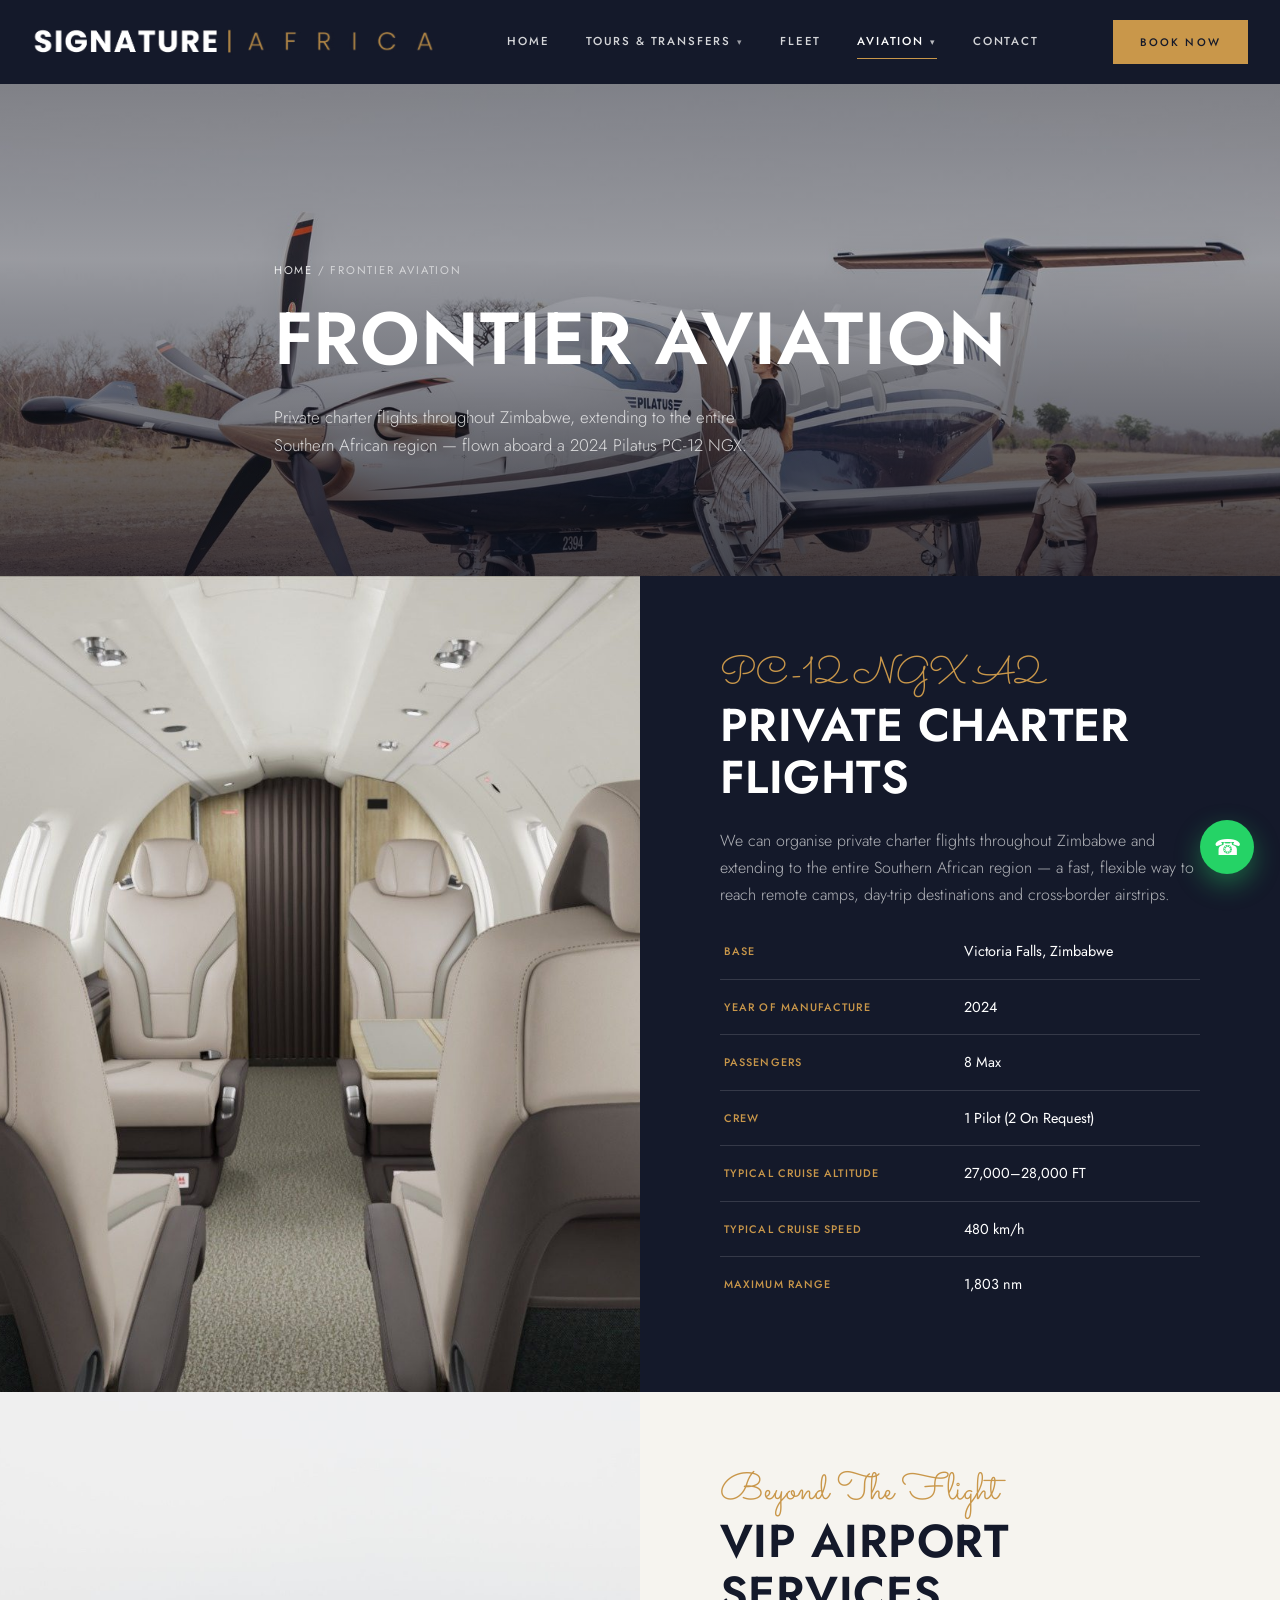
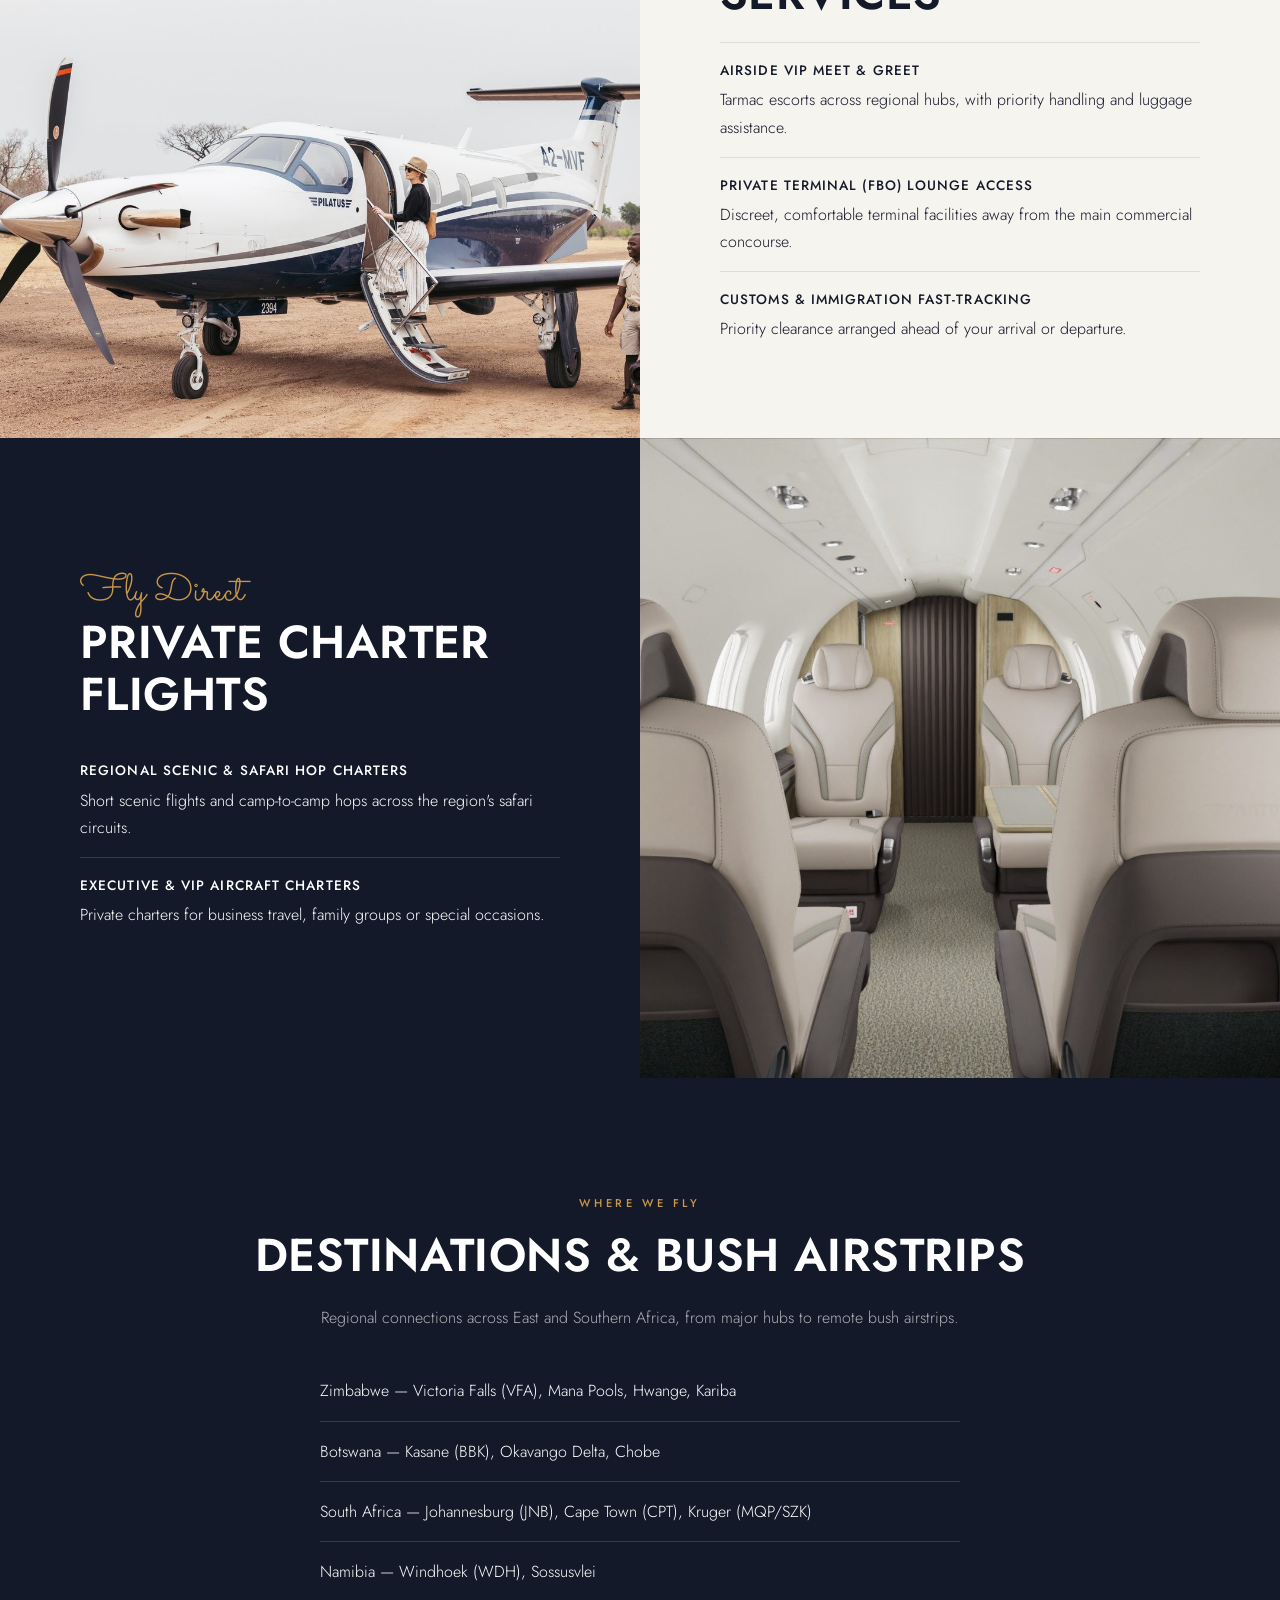
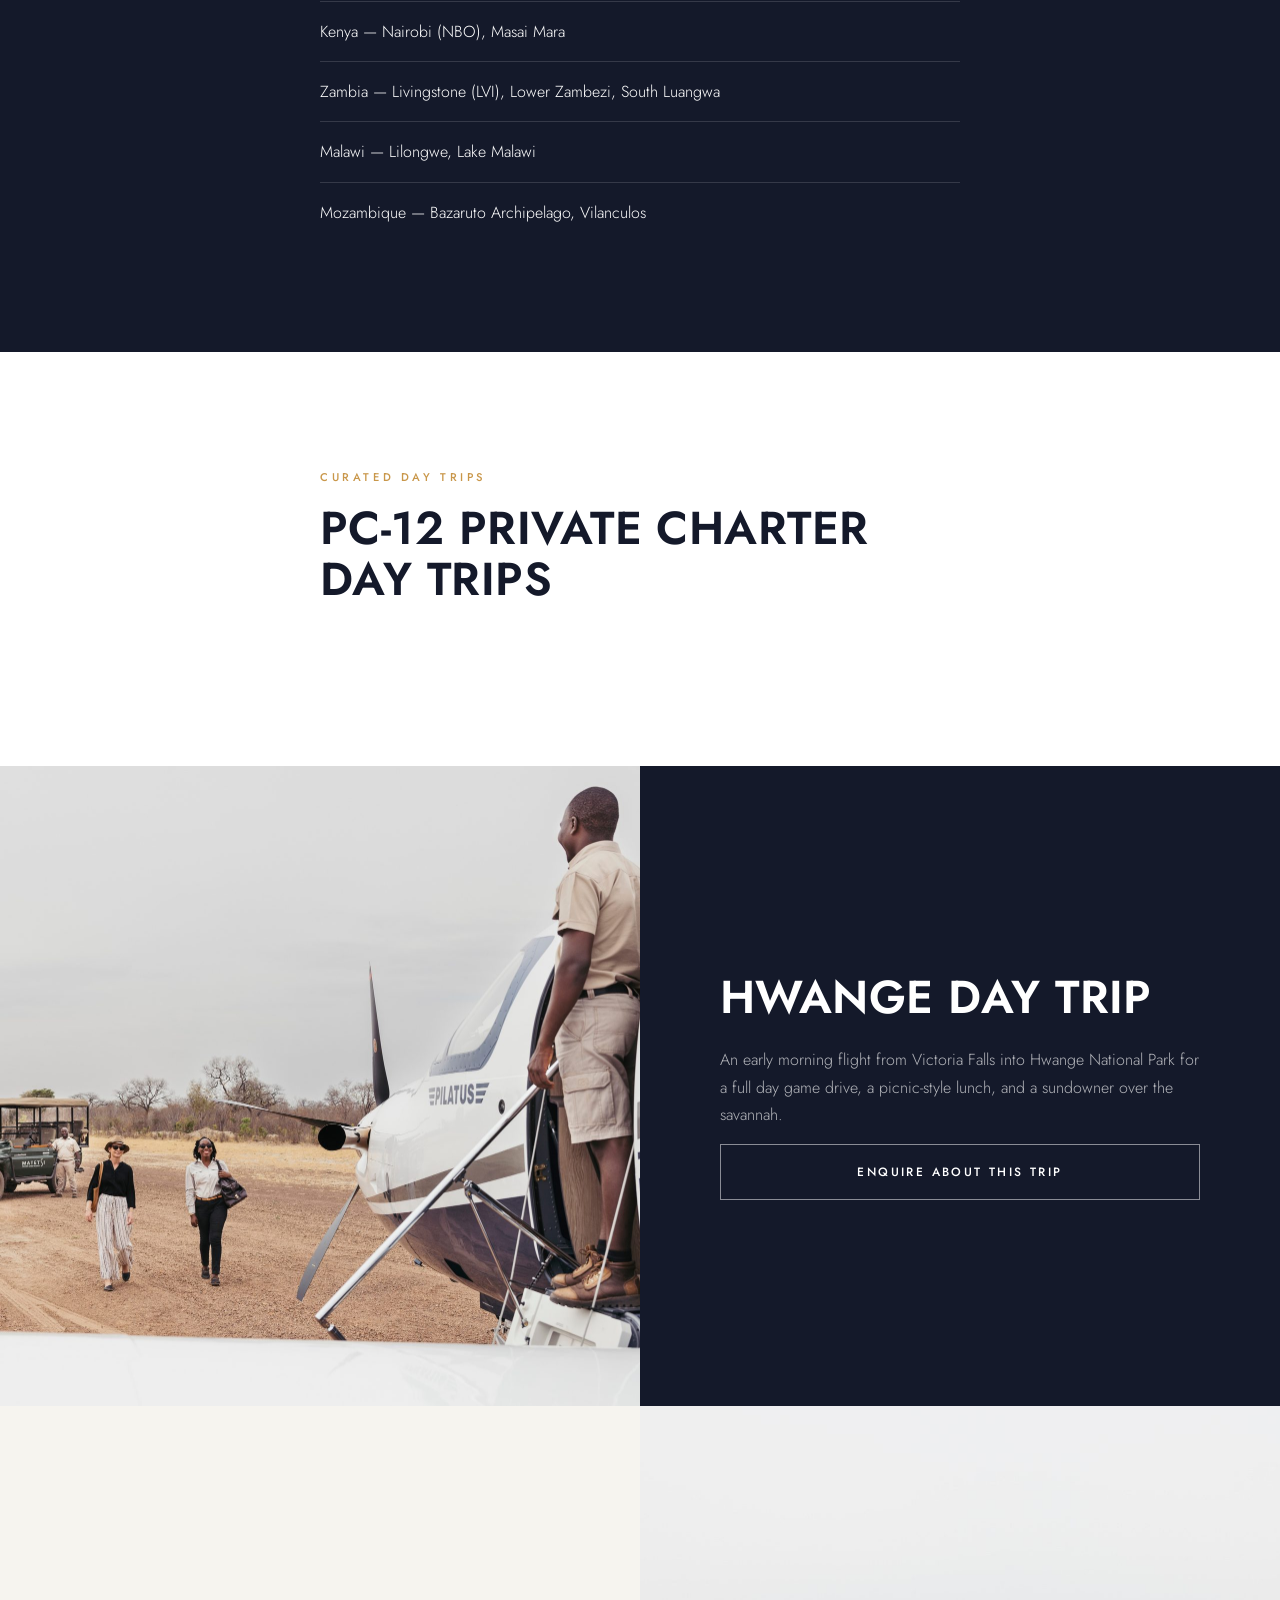
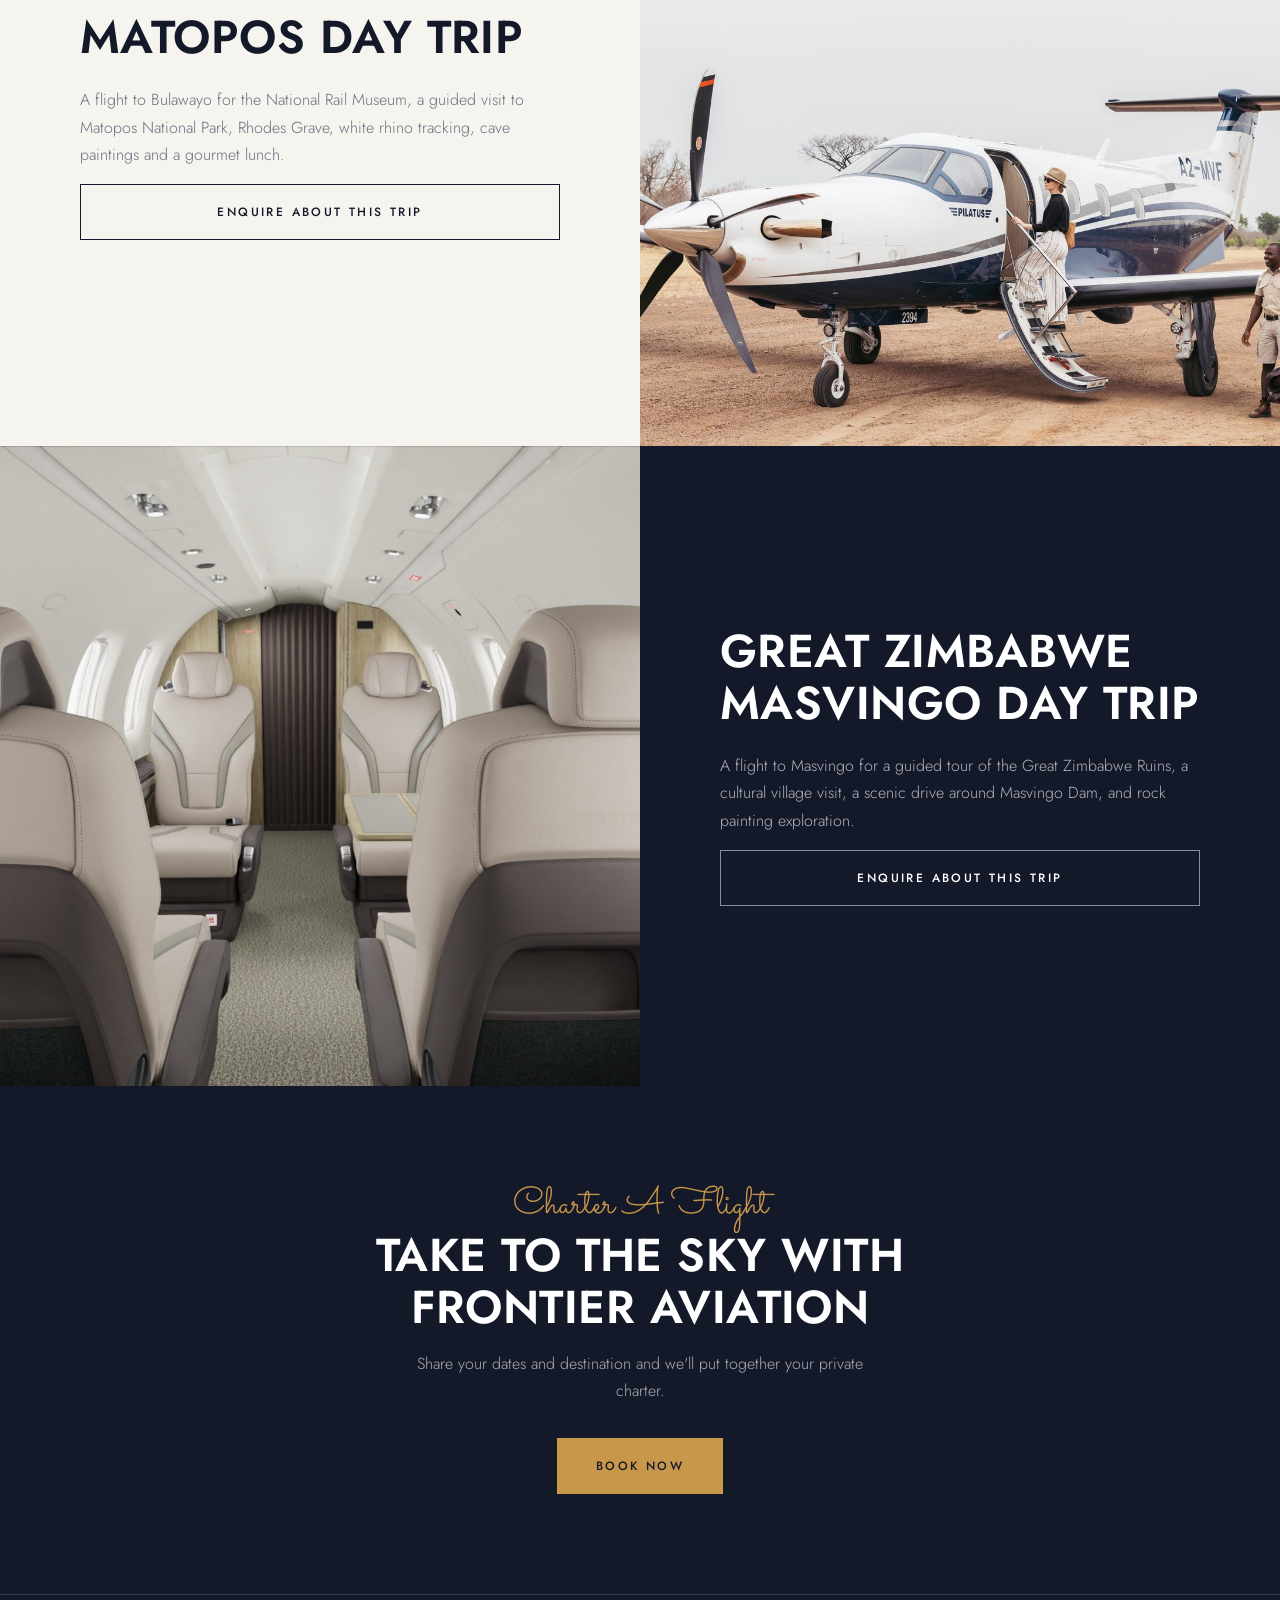
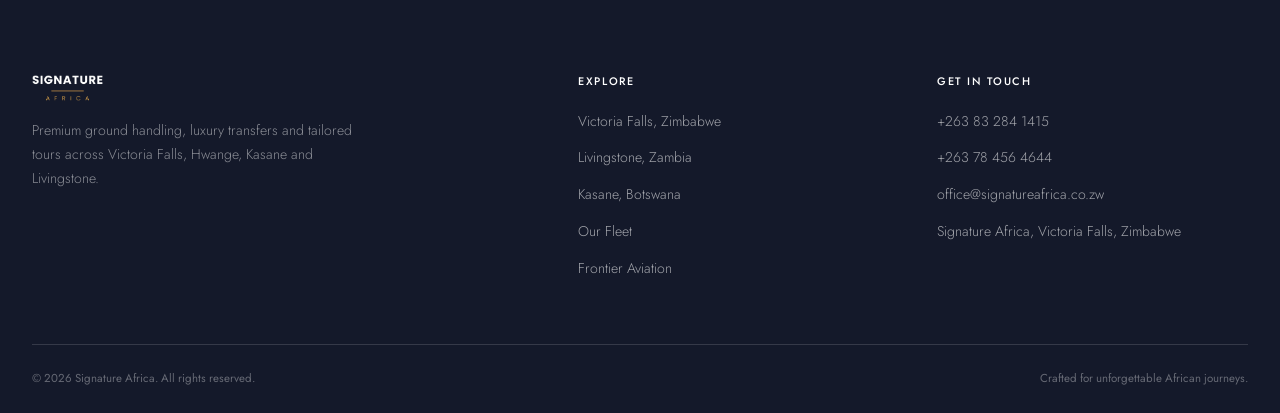
==== commit a1fd7787: "Use horizontal logo lockup in site header, per brand deck guidance" ====
--- a/aviation.html
+++ b/aviation.html
@@ -21,7 +21,7 @@
 <header class="site-header">
   <div class="container">
     <a href="index.html" class="logo">
-      <img src="assets/img/logo-white.png" alt="Signature Africa">
+      <img src="assets/img/logo-horizontal-white.png" alt="Signature Africa">
     </a>
     <nav class="nav-links">
       <a href="index.html" class="">Home</a>
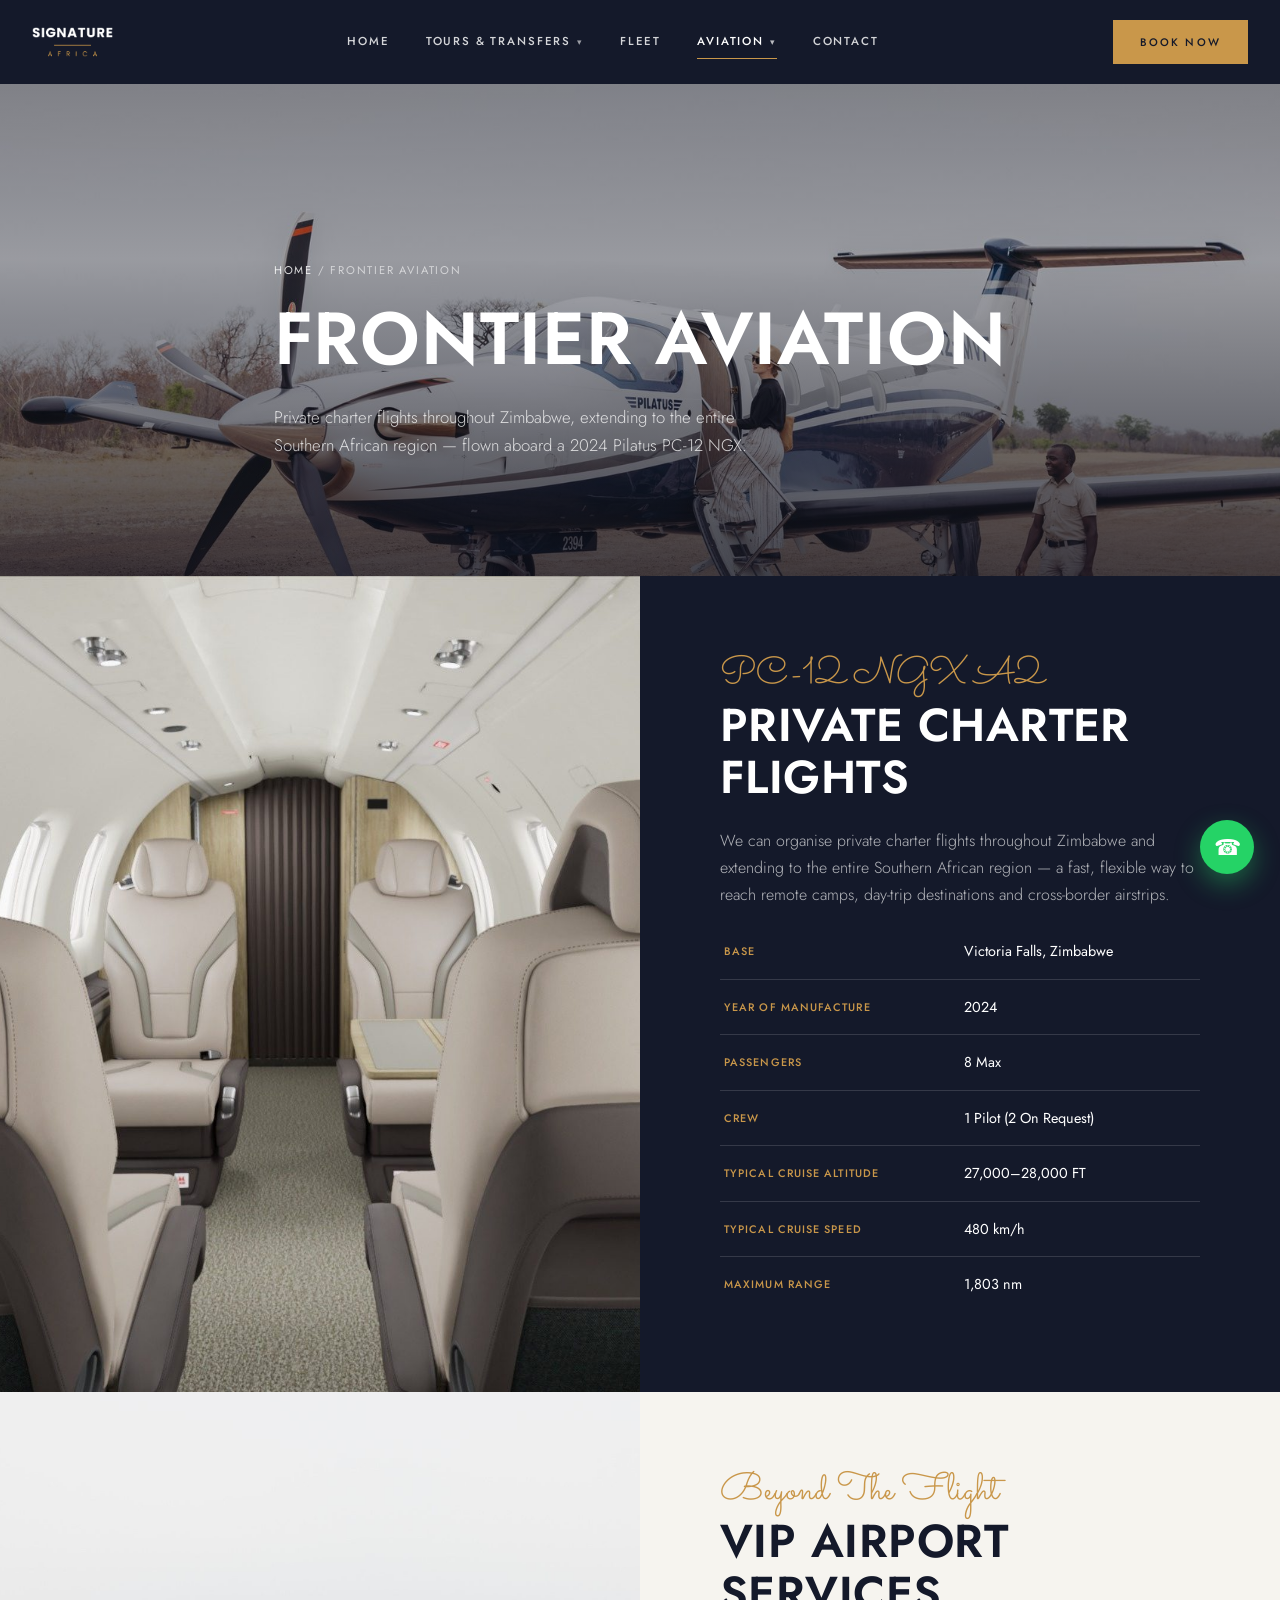
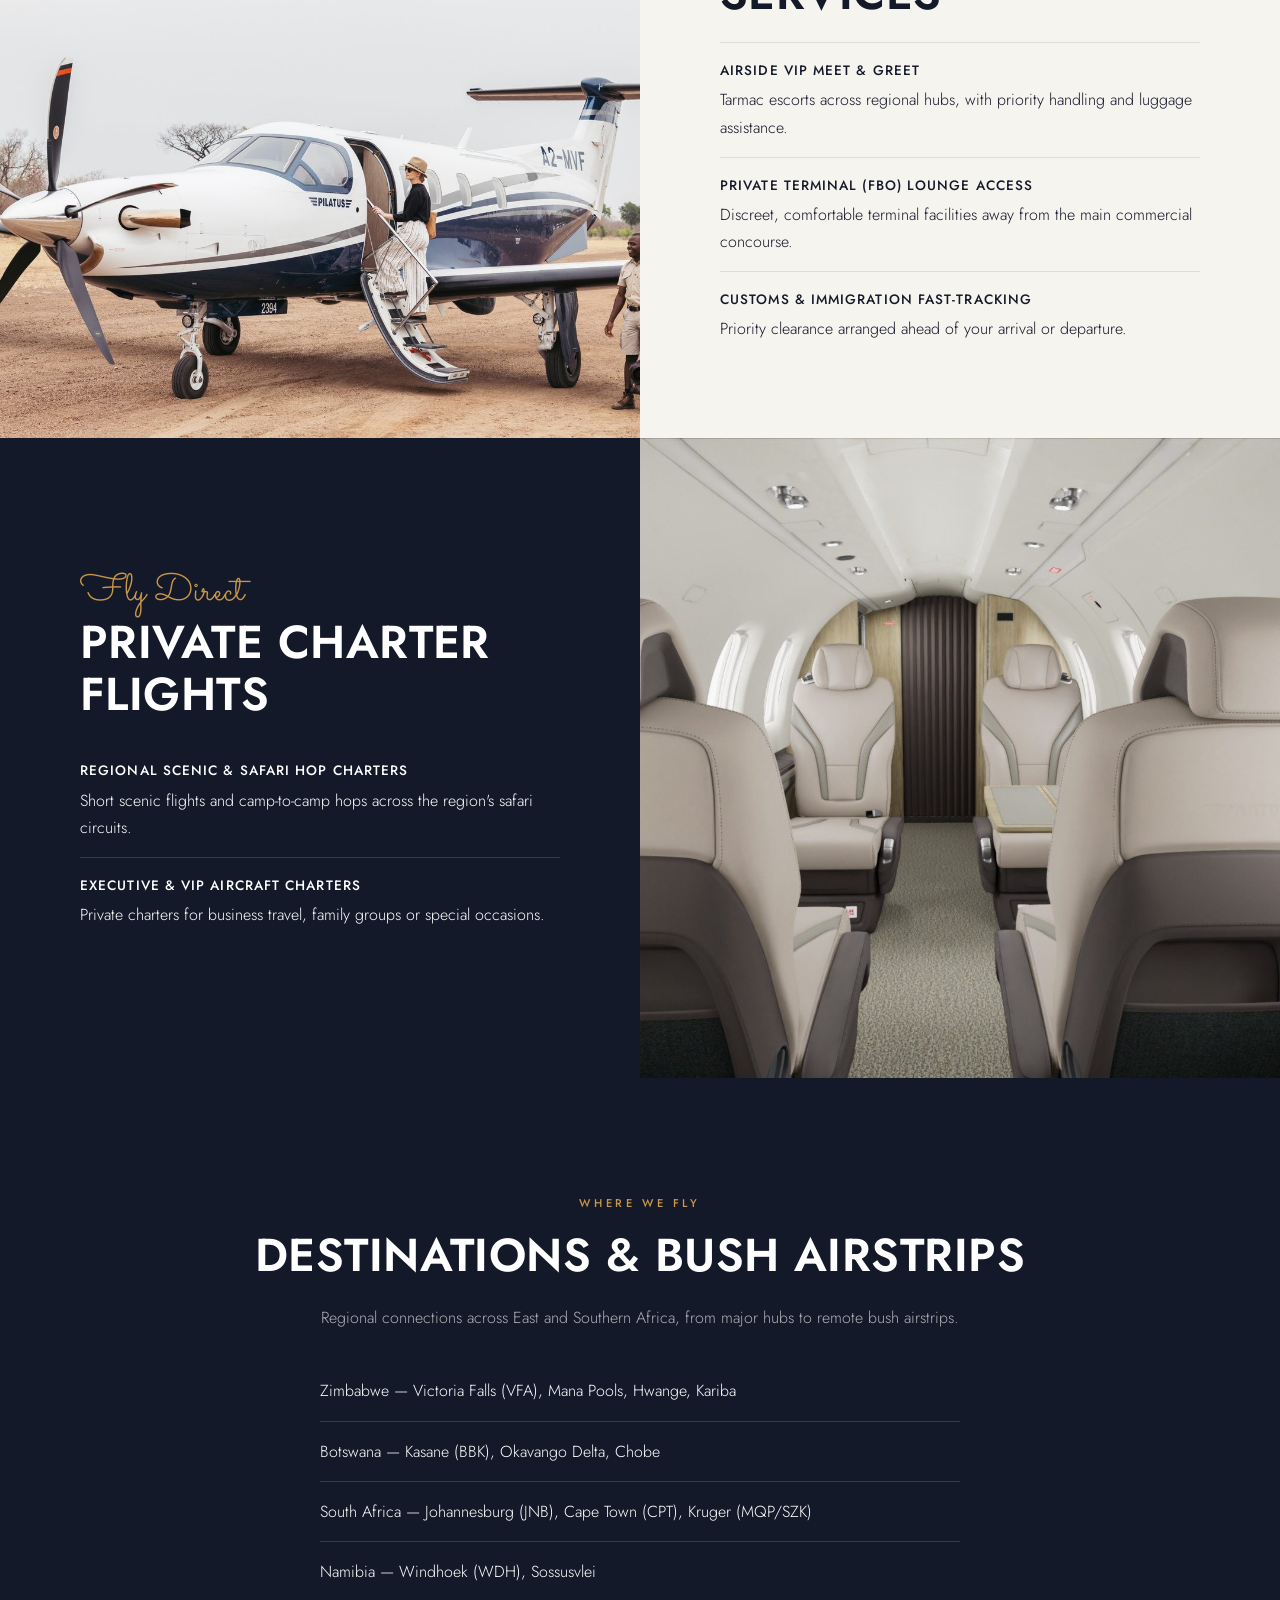
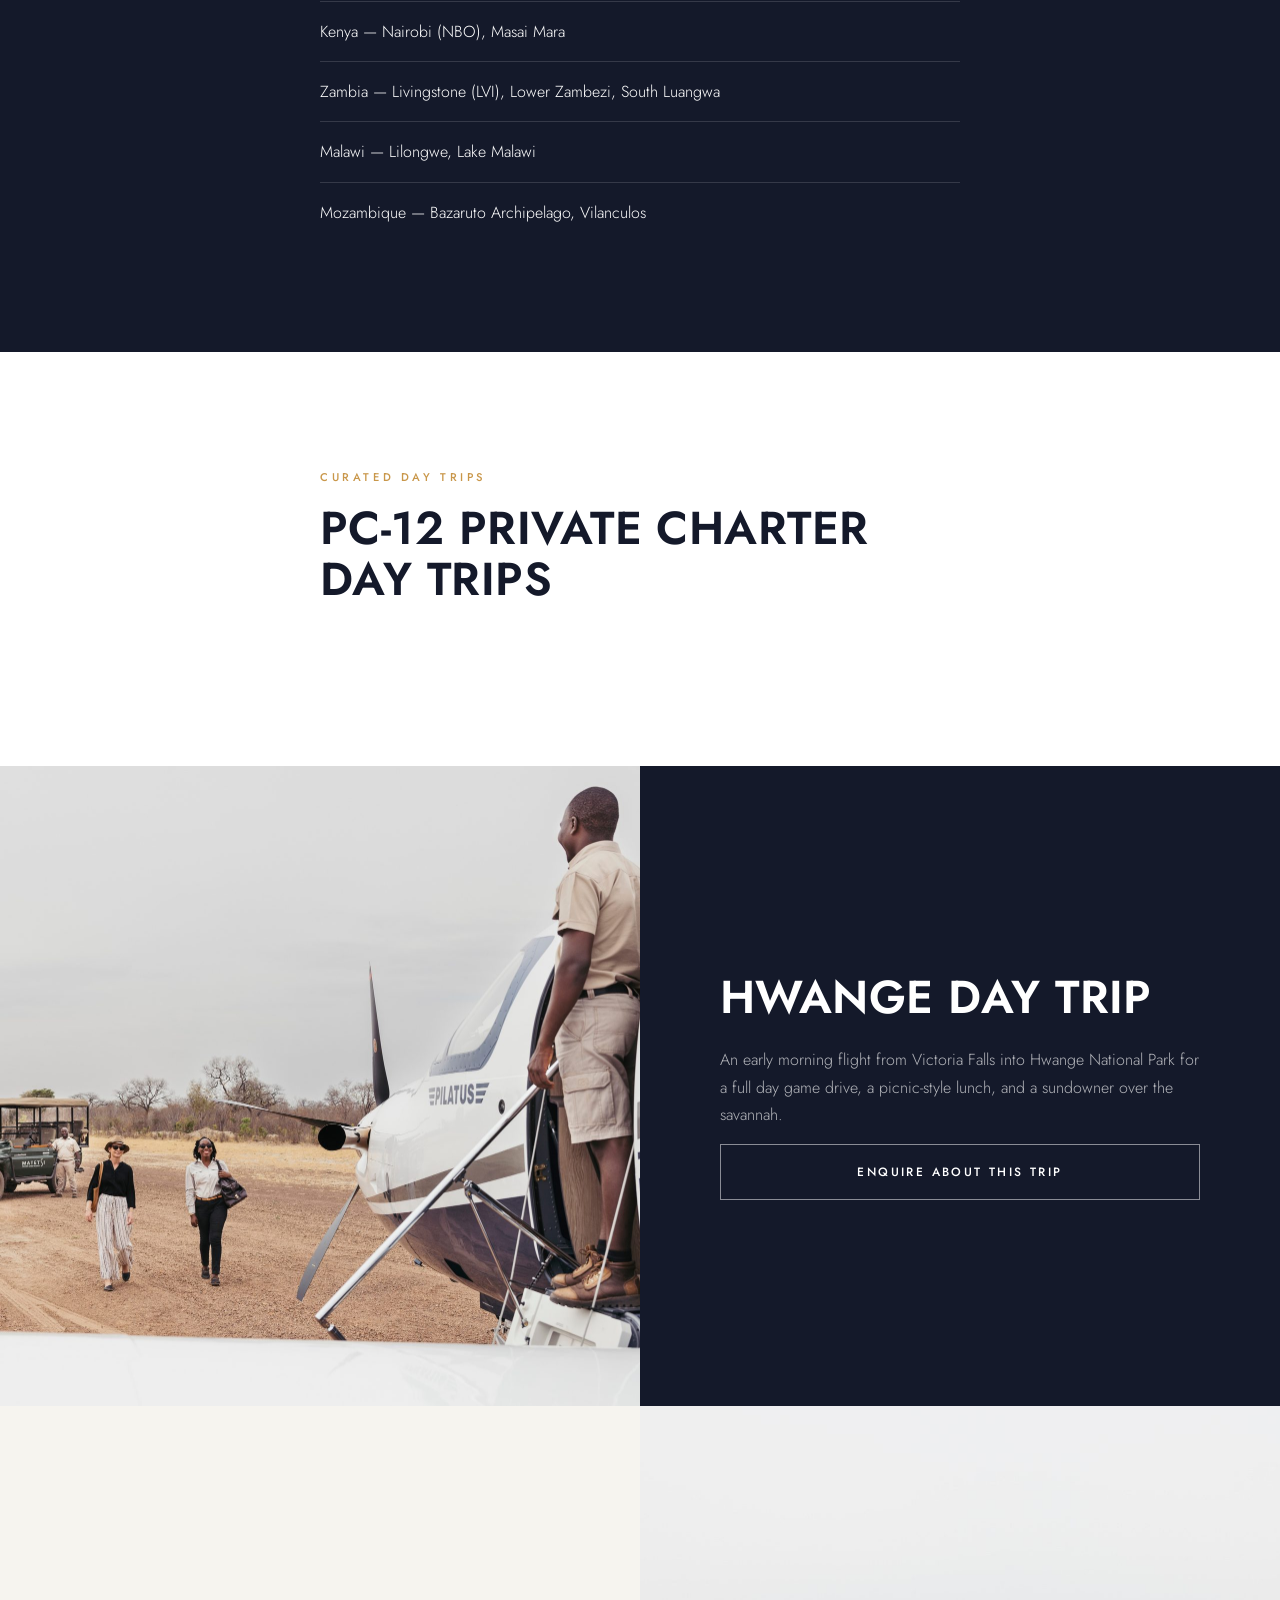
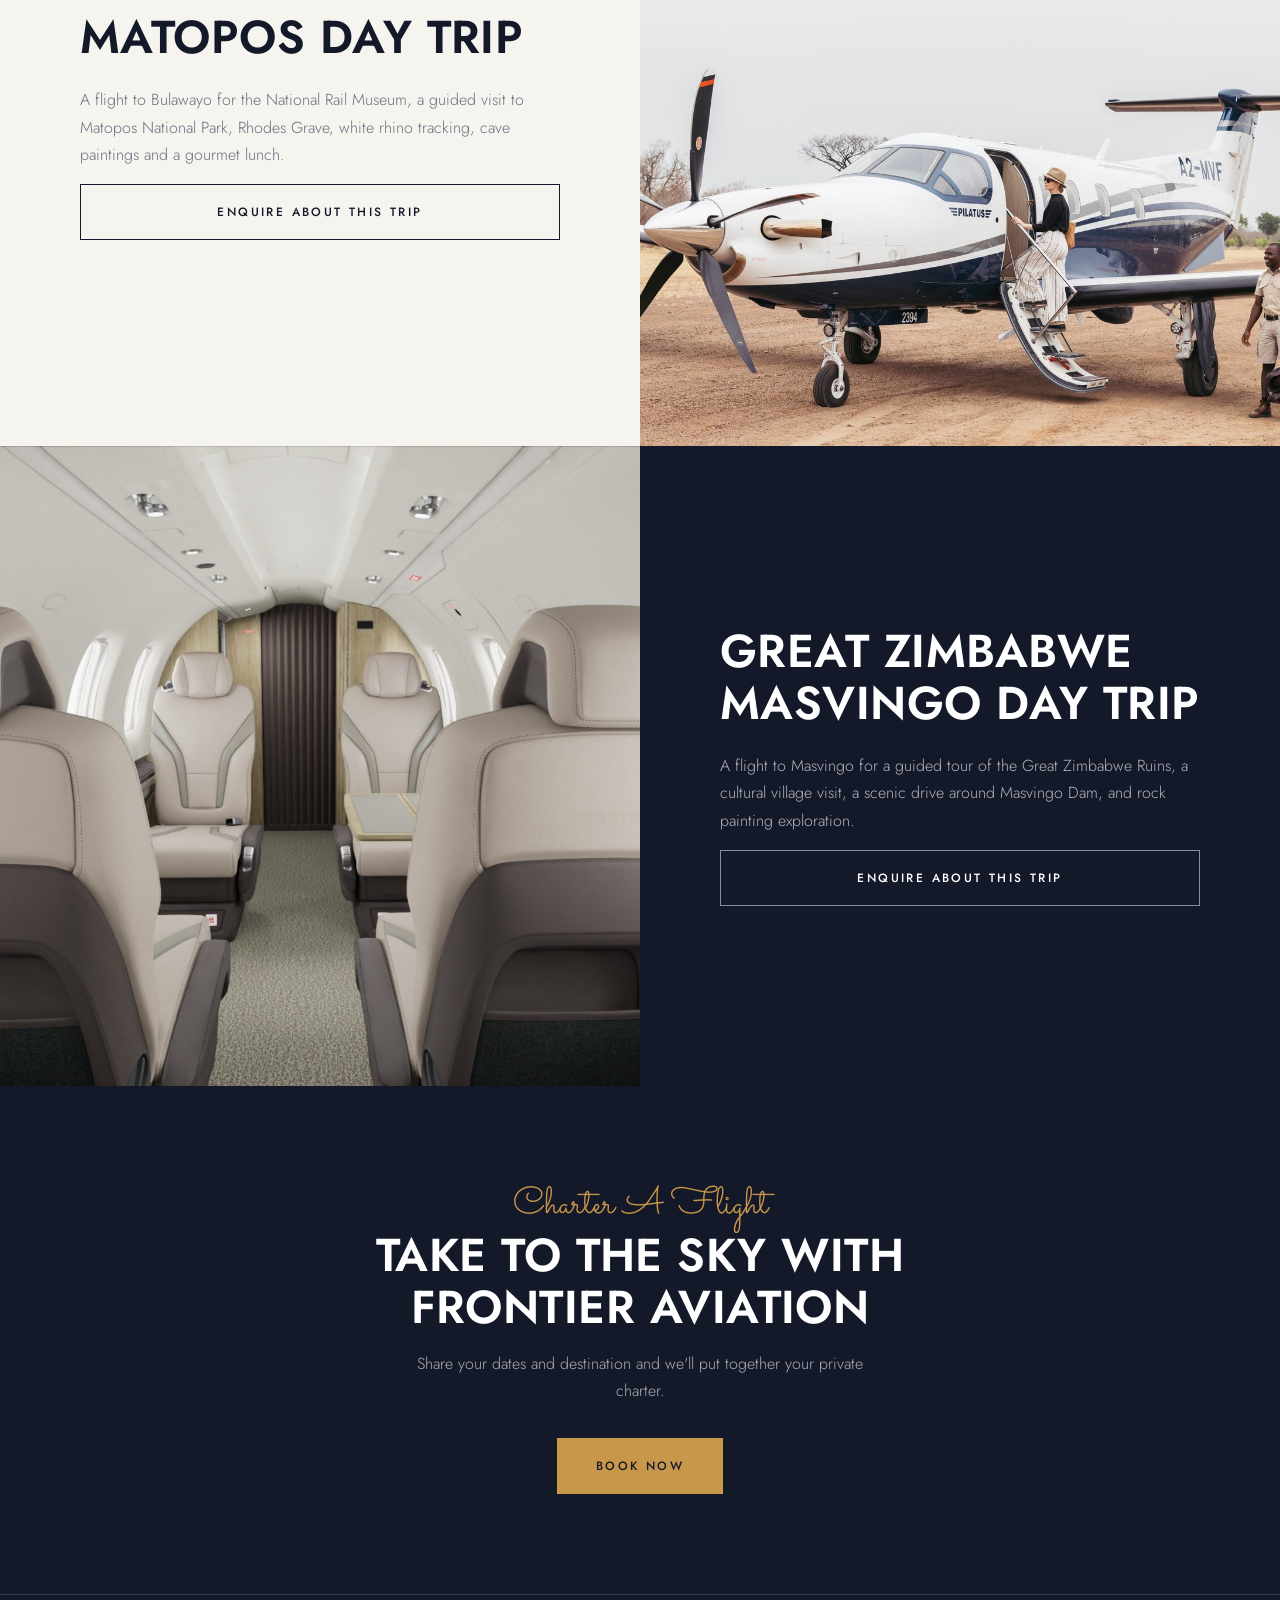
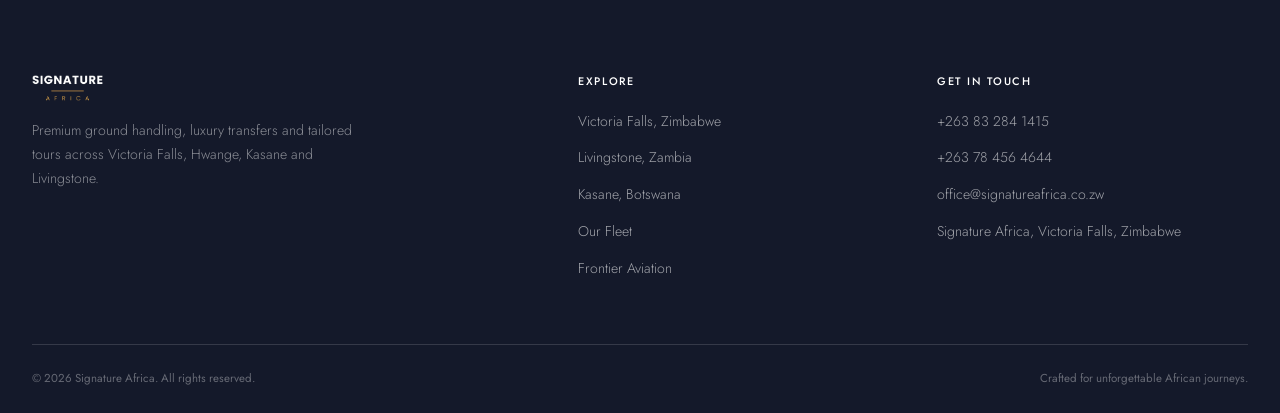
==== commit 9897d3aa: "Revert header logo back to stacked mark" ====
--- a/aviation.html
+++ b/aviation.html
@@ -21,7 +21,7 @@
 <header class="site-header">
   <div class="container">
     <a href="index.html" class="logo">
-      <img src="assets/img/logo-horizontal-white.png" alt="Signature Africa">
+      <img src="assets/img/logo-white.png" alt="Signature Africa">
     </a>
     <nav class="nav-links">
       <a href="index.html" class="">Home</a>
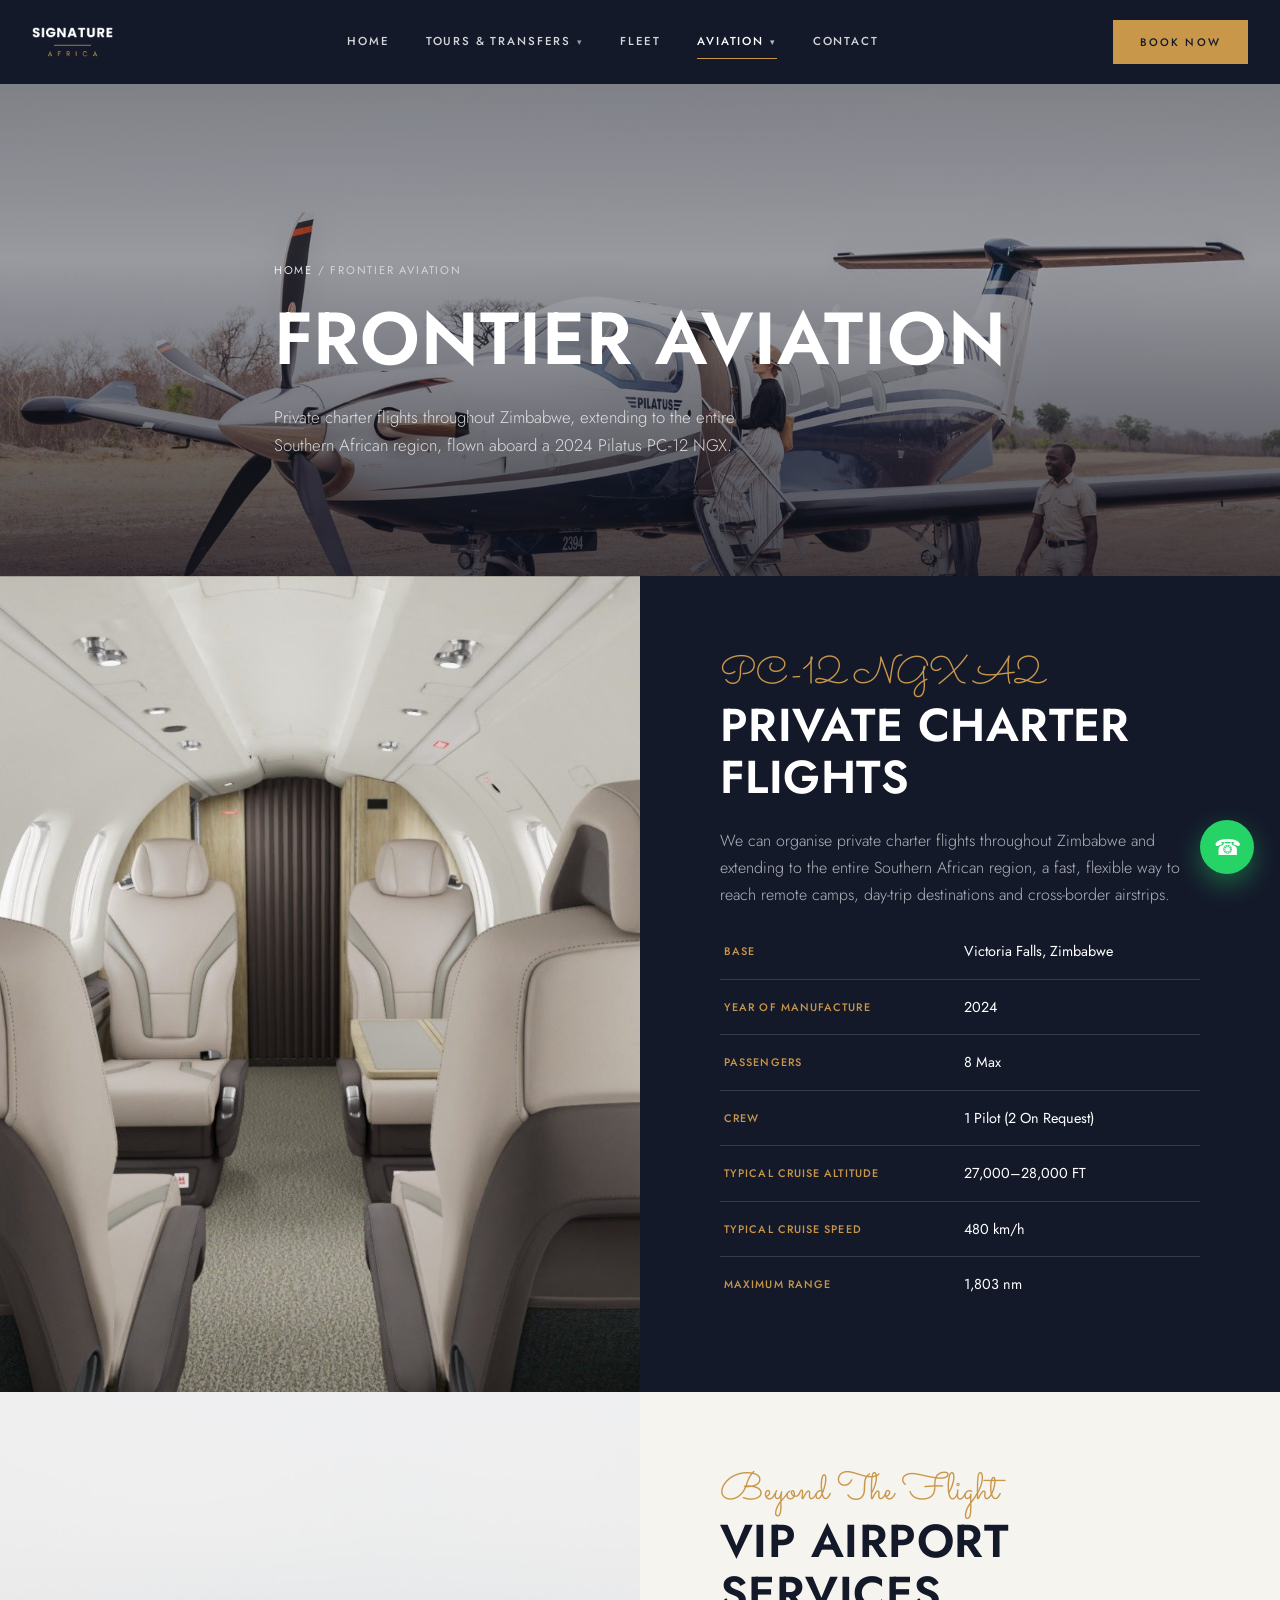
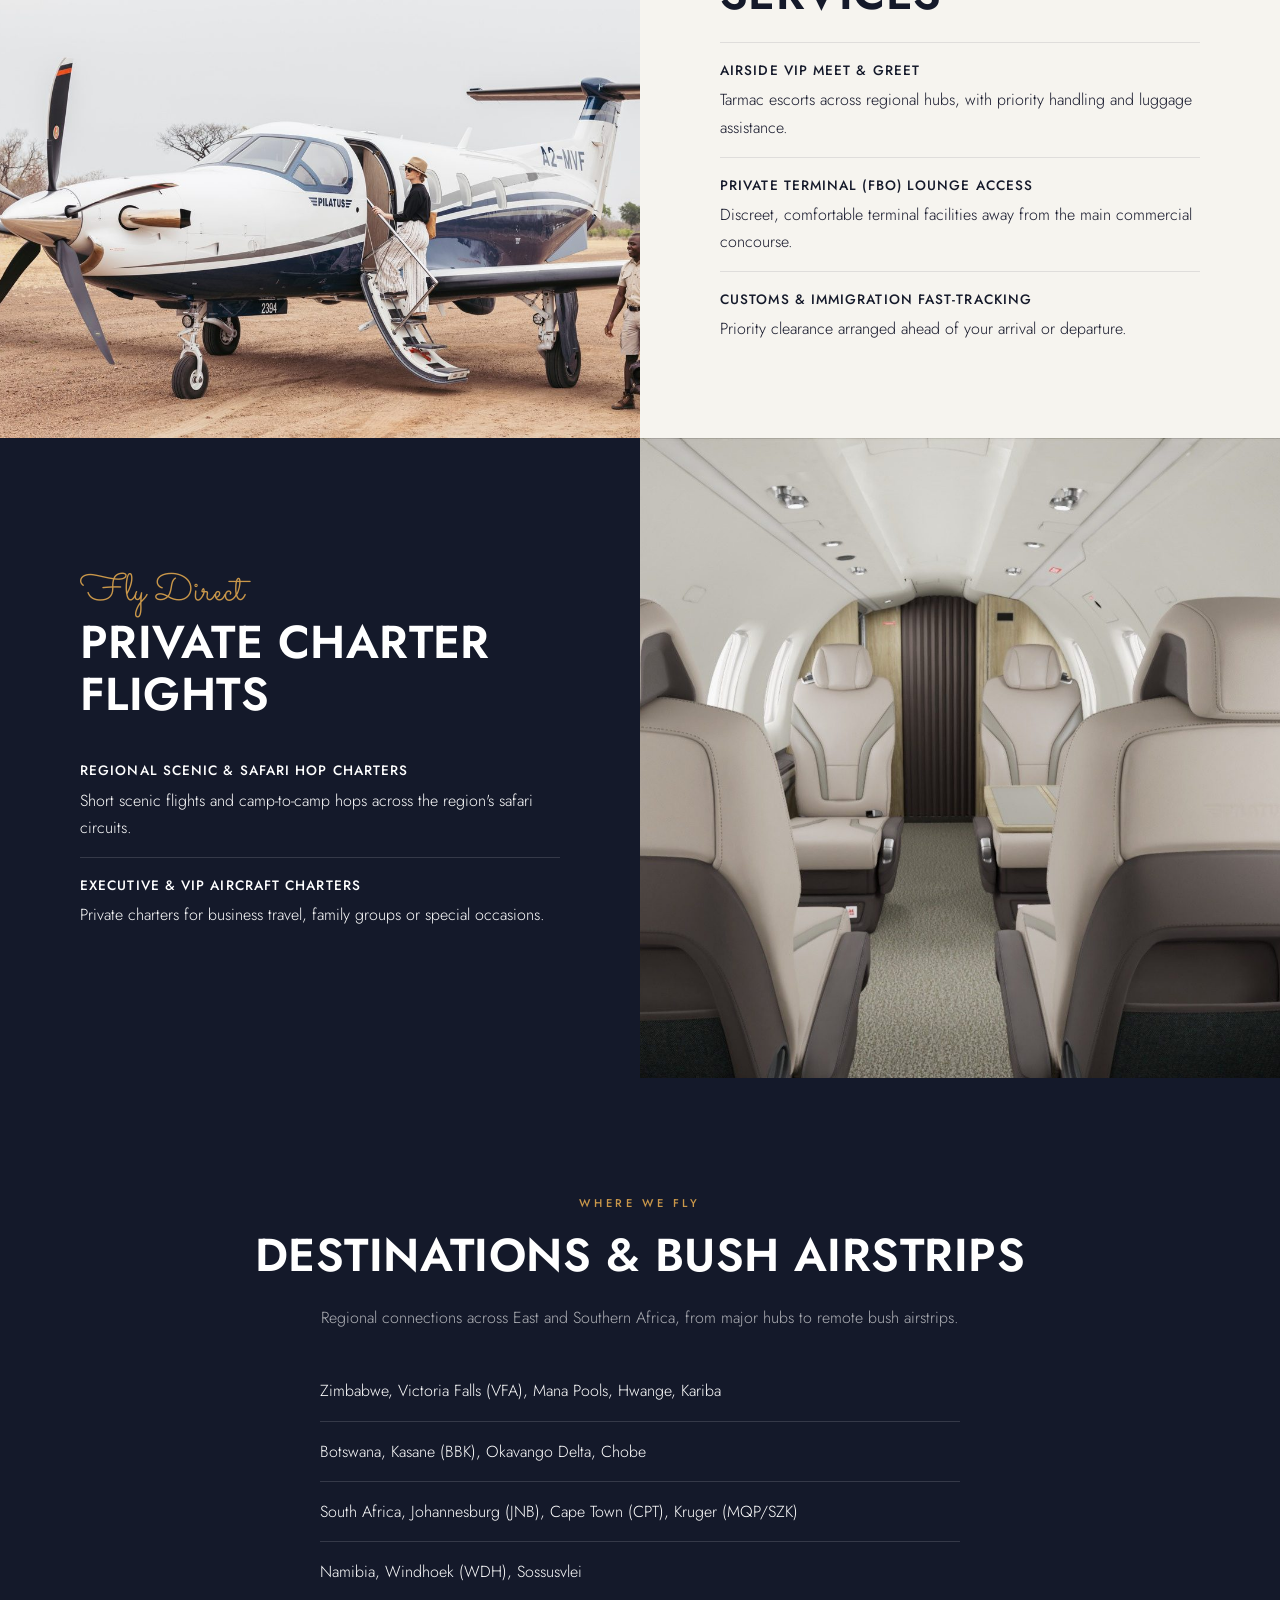
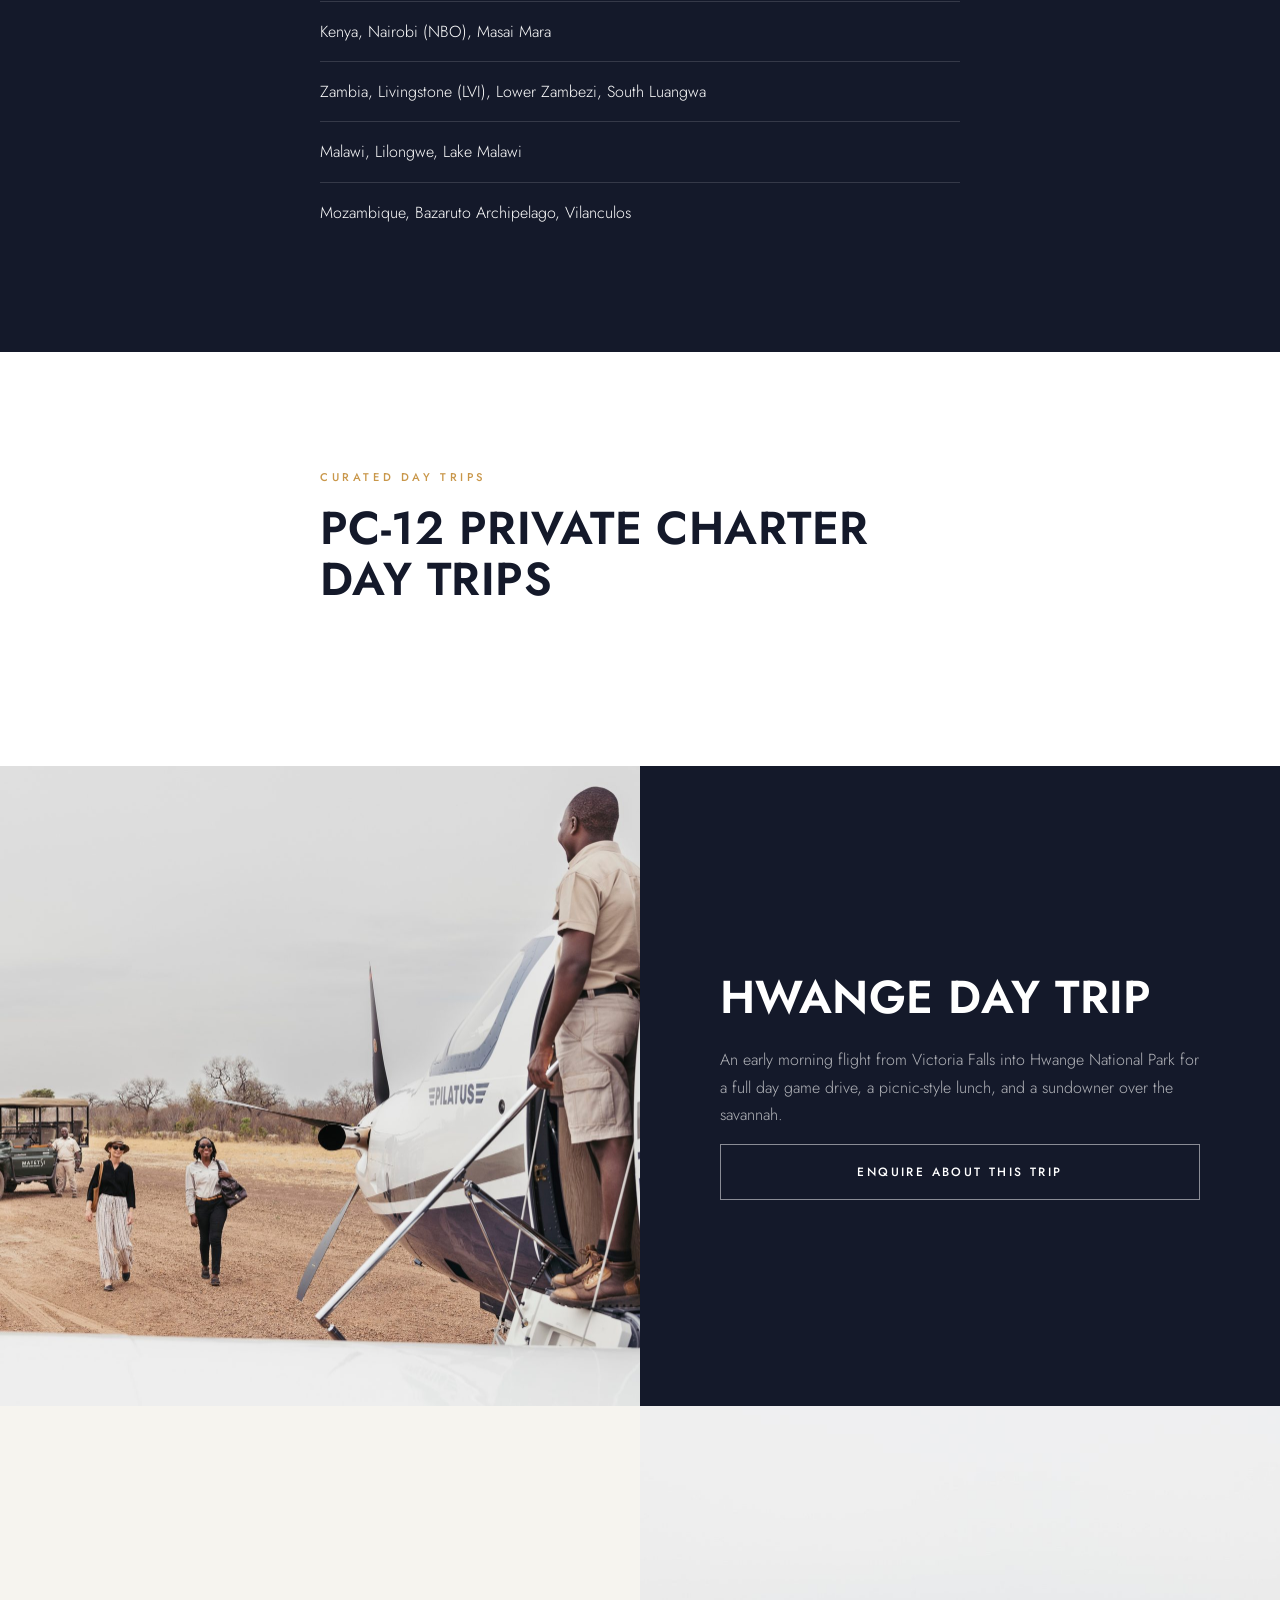
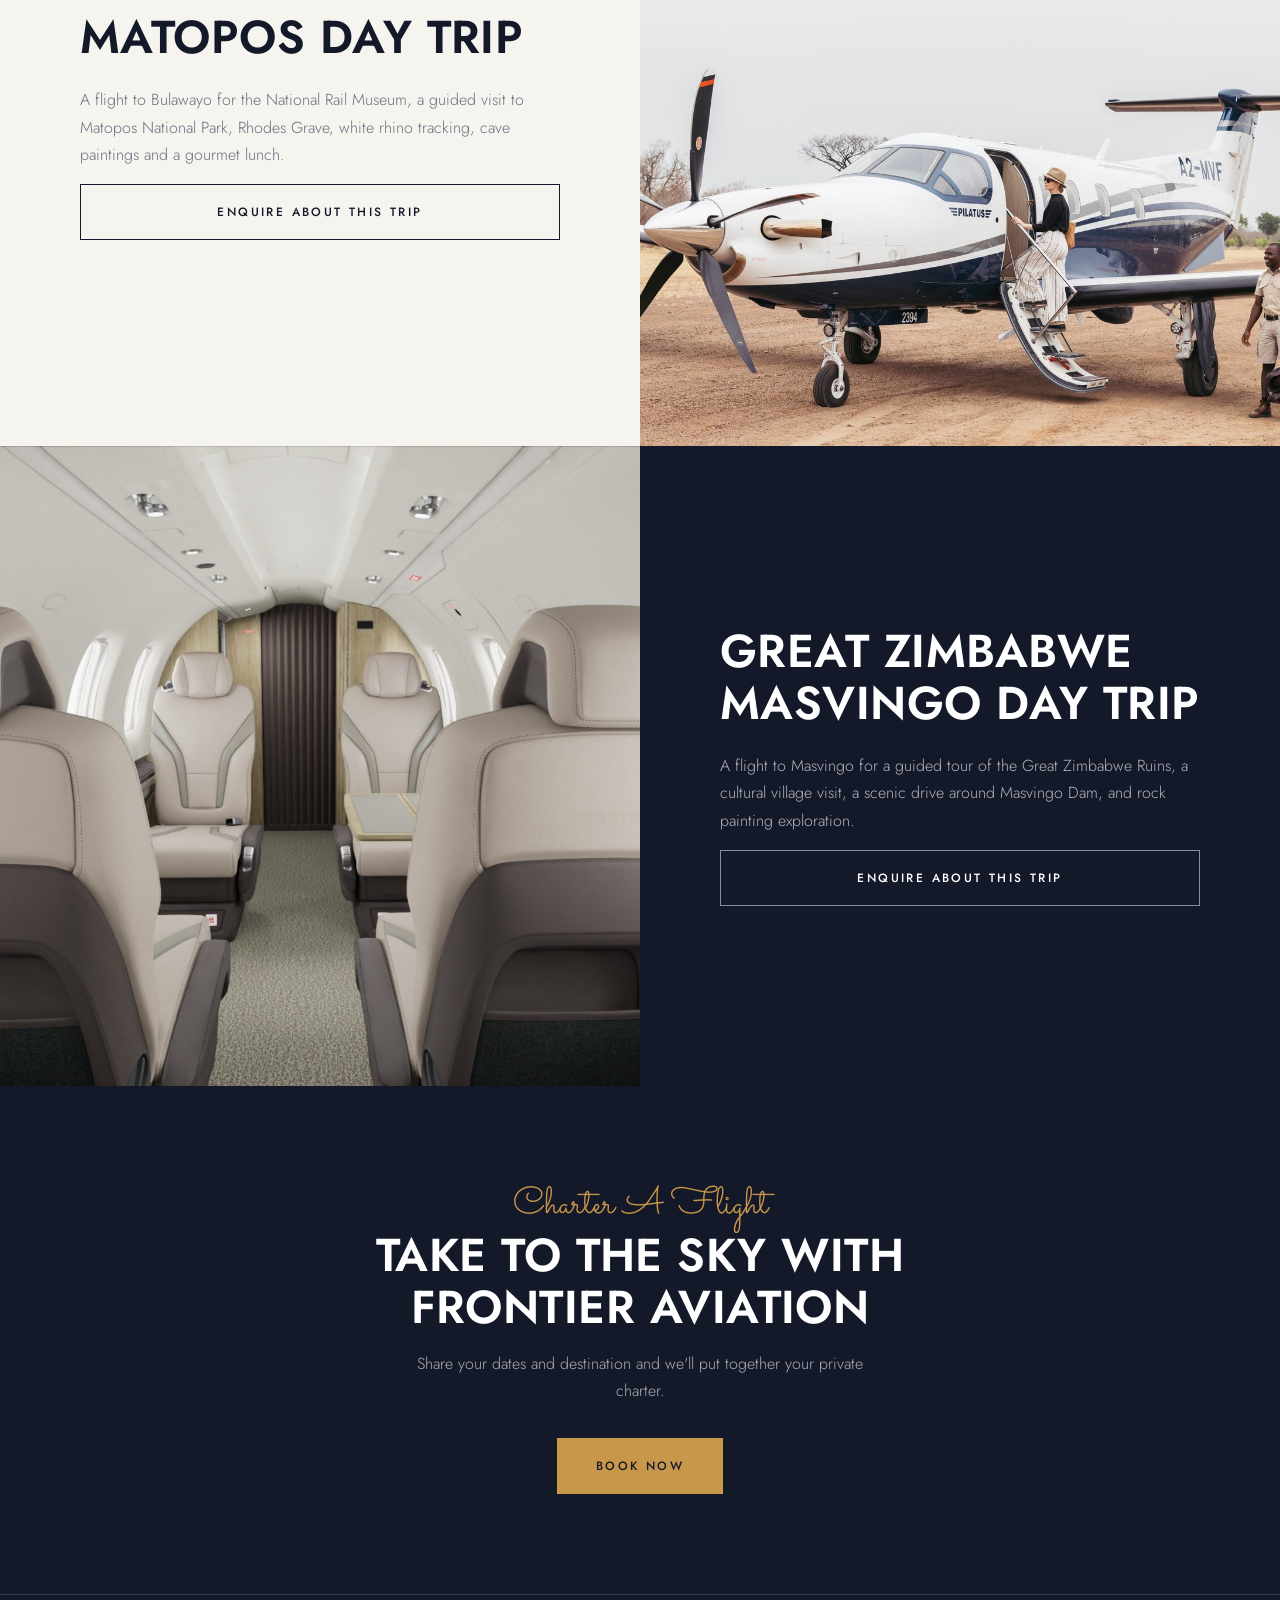
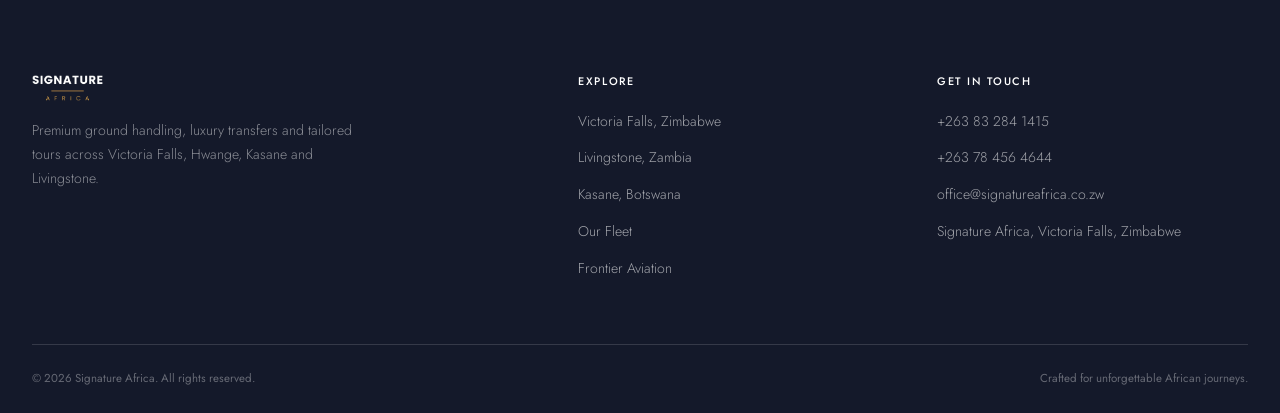
==== commit 34eb3dc4: "Remove all em-dashes from site text, replace with commas" ====
--- a/aviation.html
+++ b/aviation.html
@@ -50,7 +50,7 @@
   <div class="container">
     <div class="breadcrumb"><a href="index.html">Home</a> / Frontier Aviation</div>
     <h1 data-key="aviation.hero_heading">Frontier Aviation</h1>
-    <p class="lead" data-key="aviation.hero_text">Private charter flights throughout Zimbabwe, extending to the entire Southern African region — flown aboard a 2024 Pilatus PC-12 NGX.</p>
+    <p class="lead" data-key="aviation.hero_text">Private charter flights throughout Zimbabwe, extending to the entire Southern African region, flown aboard a 2024 Pilatus PC-12 NGX.</p>
   </div>
 </section>
 
@@ -61,7 +61,7 @@
   <div class="split-copy">
     <span class="script" data-key="aviation.intro_script">PC-12 NGX A2</span>
     <h2 data-key="aviation.intro_heading">Private Charter Flights</h2>
-    <p data-key="aviation.intro_text">We can organise private charter flights throughout Zimbabwe and extending to the entire Southern African region — a fast, flexible way to reach remote camps, day-trip destinations and cross-border airstrips.</p>
+    <p data-key="aviation.intro_text">We can organise private charter flights throughout Zimbabwe and extending to the entire Southern African region, a fast, flexible way to reach remote camps, day-trip destinations and cross-border airstrips.</p>
     <table class="specs"><tr><td>Base</td><td data-key="aviation.spec_base">Victoria Falls, Zimbabwe</td></tr>
 <tr><td>Year Of Manufacture</td><td data-key="aviation.spec_year">2024</td></tr>
 <tr><td>Passengers</td><td data-key="aviation.spec_pax">8 Max</td></tr>
@@ -108,14 +108,14 @@
     <h2 data-key="aviation.dest_heading">Destinations & Bush Airstrips</h2>
     <p data-key="aviation.dest_text">Regional connections across East and Southern Africa, from major hubs to remote bush airstrips.</p>
     <ul class="plain-list" style="max-width:640px;margin:30px auto 0;text-align:left;">
-      <li data-key="aviation.dest_zw">Zimbabwe — Victoria Falls (VFA), Mana Pools, Hwange, Kariba</li>
-      <li data-key="aviation.dest_bw">Botswana — Kasane (BBK), Okavango Delta, Chobe</li>
-      <li data-key="aviation.dest_za">South Africa — Johannesburg (JNB), Cape Town (CPT), Kruger (MQP/SZK)</li>
-      <li data-key="aviation.dest_na">Namibia — Windhoek (WDH), Sossusvlei</li>
-      <li data-key="aviation.dest_ke">Kenya — Nairobi (NBO), Masai Mara</li>
-      <li data-key="aviation.dest_zm">Zambia — Livingstone (LVI), Lower Zambezi, South Luangwa</li>
-      <li data-key="aviation.dest_mw">Malawi — Lilongwe, Lake Malawi</li>
-      <li data-key="aviation.dest_mz">Mozambique — Bazaruto Archipelago, Vilanculos</li>
+      <li data-key="aviation.dest_zw">Zimbabwe, Victoria Falls (VFA), Mana Pools, Hwange, Kariba</li>
+      <li data-key="aviation.dest_bw">Botswana, Kasane (BBK), Okavango Delta, Chobe</li>
+      <li data-key="aviation.dest_za">South Africa, Johannesburg (JNB), Cape Town (CPT), Kruger (MQP/SZK)</li>
+      <li data-key="aviation.dest_na">Namibia, Windhoek (WDH), Sossusvlei</li>
+      <li data-key="aviation.dest_ke">Kenya, Nairobi (NBO), Masai Mara</li>
+      <li data-key="aviation.dest_zm">Zambia, Livingstone (LVI), Lower Zambezi, South Luangwa</li>
+      <li data-key="aviation.dest_mw">Malawi, Lilongwe, Lake Malawi</li>
+      <li data-key="aviation.dest_mz">Mozambique, Bazaruto Archipelago, Vilanculos</li>
     </ul>
   </div>
 </section>
